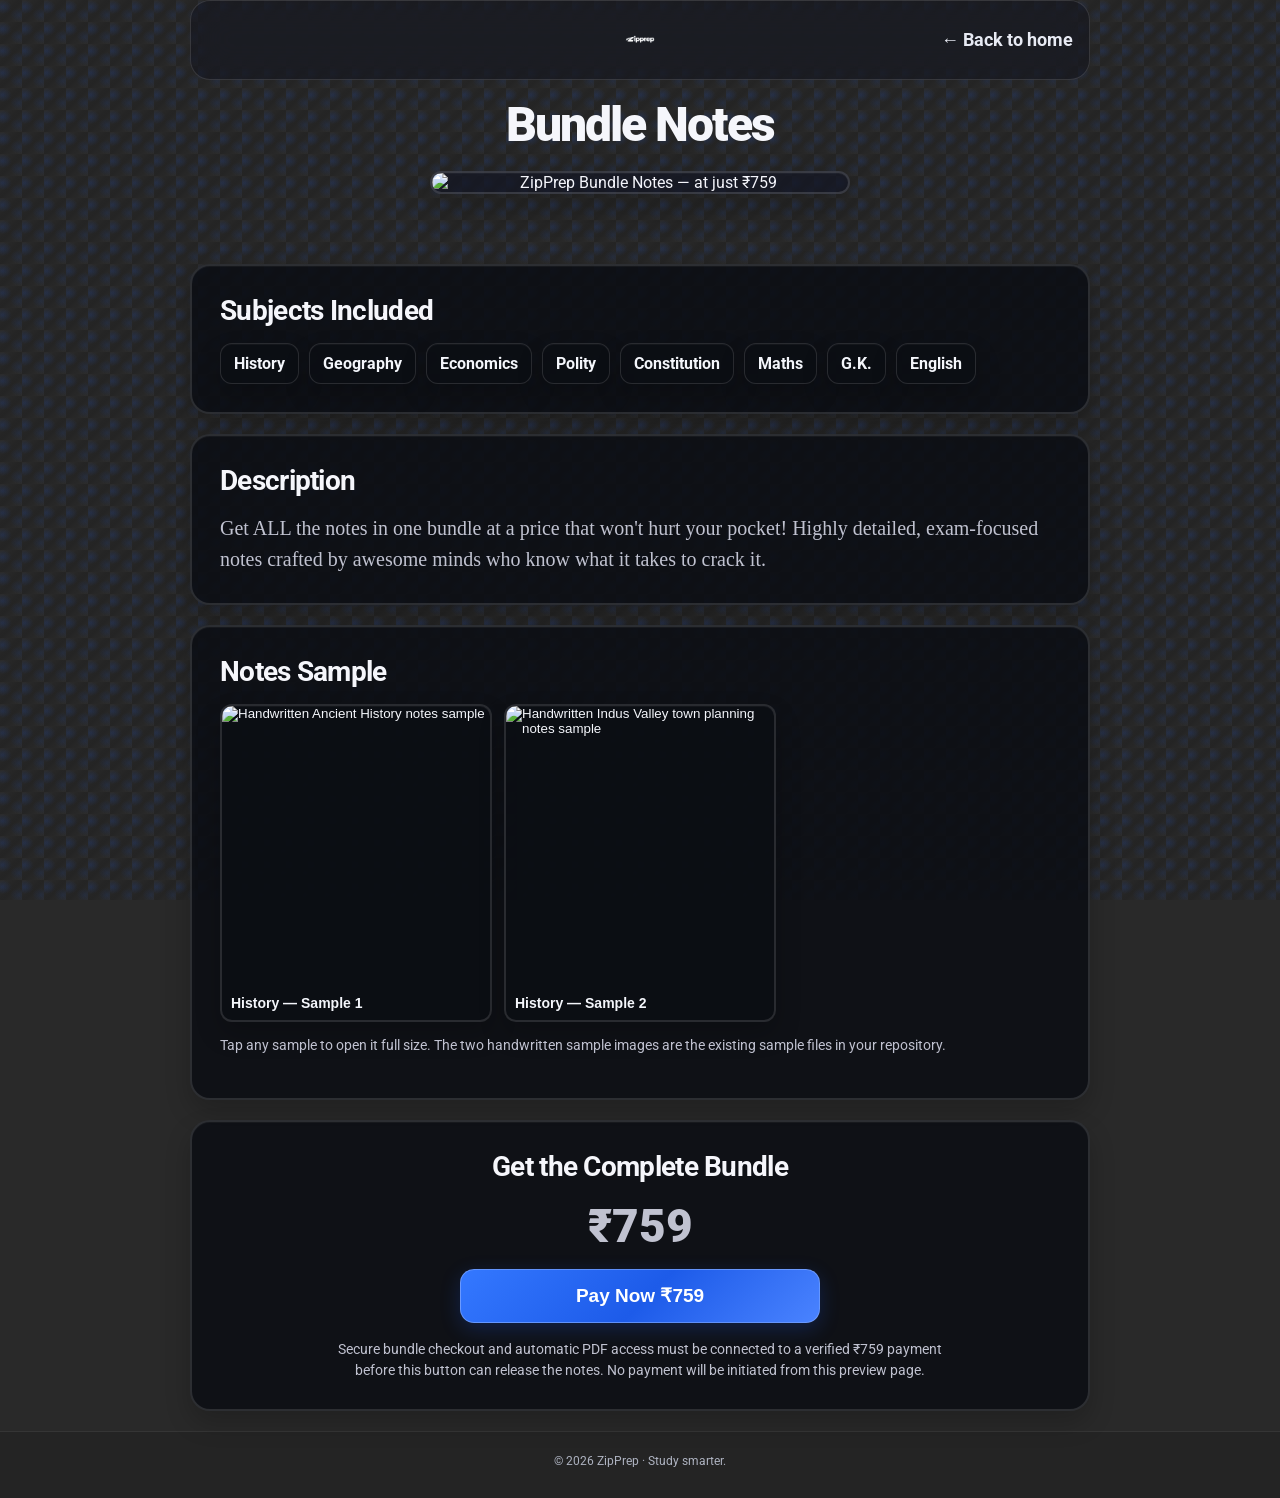
==== bundle-notes.html @ 83399a99 "Zipprep" ====
<!doctype html>
<html lang="en">
<head>
<meta charset="utf-8">
<meta name="viewport" content="width=device-width, initial-scale=1">
<meta name="description" content="ZipPrep Bundle Notes: eight competitive exam subjects in one bundle.">
<title>Bundle Notes — ZipPrep</title>
<link rel="preconnect" href="https://fonts.googleapis.com">
<link rel="preconnect" href="https://fonts.gstatic.com" crossorigin>
<link href="https://fonts.googleapis.com/css2?family=Roboto:wght@400;500;600;700;800;900&display=swap" rel="stylesheet">
<style>
:root{--blue:#087fe8;--blue-dark:#07569b;--blue-light:#eaf4ff;--muted:#526174;--line:#b9cfe2}
*{box-sizing:border-box}html{scroll-behavior:smooth}body{margin:0;color:#090909;font-family:Roboto,Arial,sans-serif;background-color:#f8fbff;background-image:radial-gradient(#a9c9e7 1px,transparent 1px);background-size:22px 22px;overflow-x:hidden}body:before{content:"";position:absolute;z-index:-1;top:60px;left:50%;transform:translateX(-50%);width:min(1000px,120vw);height:700px;background:radial-gradient(ellipse at 50% 15%,rgba(8,127,232,.15),transparent 70%);filter:blur(18px);pointer-events:none}.wrap{width:min(100% - 32px,900px);margin:auto}.top{display:flex;align-items:center;justify-content:space-between;gap:14px;padding:14px 0 10px}.brand img{display:block;width:92px;height:70px;object-fit:contain}.back{font-weight:700;color:var(--blue-dark);text-decoration:none;font-size:clamp(14px,3.8vw,18px)}.hero{text-align:center;padding:8px 0 24px}.hero h1{font-size:clamp(30px,7vw,48px);letter-spacing:-.04em;margin:8px 0 18px;font-weight:900}.cover{display:block;width:min(100%,420px);margin:0 auto 26px;border-radius:16px;box-shadow:0 6px 0 #111;border:2px solid #111}.panel{background:#fff;border:2px solid #111;border-radius:20px;padding:22px;margin:20px auto;box-shadow:5px 6px 0 #111}.panel h2{font-size:clamp(22px,5vw,28px);margin:0 0 16px;letter-spacing:-.025em}.subject-list{display:flex;flex-wrap:wrap;gap:10px}.subject-chip{border:1.5px solid #9ebbd5;background:#f8fbff;border-radius:12px;padding:10px 13px;font-weight:700;color:#173b5b}.description{font:clamp(17px,4vw,20px)/1.55 Georgia,serif;color:#334155;margin:0}.sample-grid{display:grid;grid-template-columns:repeat(2,minmax(0,1fr));gap:12px}.sample-btn{display:block;border:2px solid #111;border-radius:12px;background:#fff;padding:0;overflow:hidden;box-shadow:3px 4px 0 #111;cursor:zoom-in;text-align:left}.sample-btn img{display:block;width:100%;height:230px;object-fit:cover;object-position:top}.sample-caption{display:block;padding:9px;font-size:14px;font-weight:700}.sample-hint{color:var(--muted);font-size:14px;line-height:1.4}.pay-panel{text-align:center}.price{font-size:clamp(32px,8vw,46px);font-weight:900;margin:0 0 16px;color:#0a2b68}.pay-button{display:inline-flex;align-items:center;justify-content:center;width:min(100%,360px);min-height:54px;padding:14px 24px;background:var(--blue);color:#fff;border:2px solid #07569b;border-radius:14px;box-shadow:0 5px 0 #07569b;font-size:19px;font-weight:800;cursor:pointer}.pay-button:disabled{opacity:.7;cursor:not-allowed}.pay-message{max-width:620px;margin:16px auto 0;color:#526174;font-size:14px;line-height:1.5}.footer{text-align:center;padding:22px 0 30px;color:#526174;font-size:12px}.modal{position:fixed;inset:0;z-index:1000;display:none;align-items:center;justify-content:center;padding:16px;background:rgba(8,20,38,.93)}.modal.open{display:flex}.modal img{max-width:100%;max-height:84vh;object-fit:contain;border-radius:8px;background:#fff}.close{position:absolute;top:12px;right:14px;border:0;border-radius:50%;width:44px;height:44px;font-size:28px;background:white;color:#111;cursor:pointer}.modal-caption{position:absolute;bottom:8px;left:12px;right:12px;text-align:center;color:#fff;font-size:14px}@media(min-width:650px){.sample-grid{grid-template-columns:repeat(3,minmax(0,1fr))}.sample-btn img{height:280px}.panel{padding:28px}.top{padding-top:20px}}

.top{display:grid!important;grid-template-columns:1fr auto 1fr!important;align-items:center!important;background:rgba(11,12,21,.38)!important;border:1px solid rgba(255,255,255,.12)!important;border-radius:20px!important;padding:12px 16px!important;backdrop-filter:blur(18px)}
.zipprep-brand{grid-column:2!important;justify-self:center!important;display:flex!important;align-items:center!important;justify-content:center!important}
.zipprep-logo{display:block!important;width:min(190px,44vw)!important;height:54px!important;object-fit:contain!important}
.back{grid-column:3!important;justify-self:end!important;color:#f5f6fc!important}

/* ZipPrep dark editorial gradient theme — theme-only overrides. Original fonts, content, images and scripts are retained. */
:root{--blue:#65d8ff;--blue-dark:#57b6d9;--blue-light:rgba(101,216,255,.13);--navy:#090a12;--paper:rgba(20,22,34,.72);--muted:#b7b9c8;--line:rgba(255,255,255,.12);--ink:#f4f5fb}
html{background:#080911}
body{color:#f5f6fc!important;background-color:#080911!important;background-image:radial-gradient(ellipse at 2% 0%,rgba(255,160,145,.48),transparent 26%),radial-gradient(ellipse at 98% 0%,rgba(0,210,205,.42),transparent 26%),radial-gradient(ellipse at 78% 35%,rgba(92,54,180,.20),transparent 30%),radial-gradient(ellipse at 10% 82%,rgba(0,154,176,.25),transparent 27%),linear-gradient(180deg,#0b0b14 0%,#080911 38%,#0a0b14 100%)!important;background-attachment:fixed!important}
body::before{background:radial-gradient(ellipse at 0% 0%,rgba(255,151,142,.18),transparent 52%),radial-gradient(ellipse at 100% 0%,rgba(0,218,209,.18),transparent 50%),radial-gradient(ellipse at 70% 55%,rgba(117,63,190,.10),transparent 60%)!important;filter:blur(28px)!important}
.wrap{position:relative}
.top-row,.nav,.panel,.card,.subject,.review-form,.review-card,.step,.hero-copy,.sample-card,.paper,.toggle-row,.toggle,.cover,.subject-chip,.sample-btn,.sample-open,.review-form input,.review-form select,.review-form textarea{background-color:rgba(21,23,36,.76)!important;color:#f4f5fb!important;border-color:rgba(255,255,255,.14)!important;box-shadow:0 12px 32px rgba(0,0,0,.20),inset 0 1px 0 rgba(255,255,255,.035)!important}
.nav{backdrop-filter:blur(18px);border-radius:18px!important}
.nav a,.back,.crumb,.subject-label,.panel h2,.card h2,.step h3,.review-form label,.review-card h3,.title,.hero h1,.section h2,.sample h2{color:#f6f7fc!important}
.hero p,.intro,.description,.disclaimer,.sample-hint,.review-card p,.review-form small,.note,.step p,.panel p,.card p,.foot p{color:#c0c2d0!important}
.btn,.pay-button,.review-submit,.sample-button{background:linear-gradient(110deg,#0ea5e9,#6864e8)!important;color:#fff!important;border-color:rgba(255,255,255,.20)!important;box-shadow:0 5px 0 rgba(16,111,170,.52),0 0 26px rgba(34,170,225,.13)!important}
.btn:not(.primary){background:rgba(255,255,255,.06)!important;color:#f5f6fc!important;border-color:rgba(255,255,255,.22)!important}
.subject-chip,.toggle{background:rgba(255,255,255,.055)!important;color:#f5f6fc!important}
.toggle[aria-expanded="true"],.toggle.active{background:linear-gradient(110deg,#0ea5e9,#6864e8)!important;color:#fff!important}
input,select,textarea{color:#f4f5fb!important;background:rgba(8,10,18,.82)!important;border-color:rgba(255,255,255,.18)!important}
input::placeholder,textarea::placeholder{color:#9a9dae!important}
.foot,.contact{background:linear-gradient(120deg,rgba(11,115,142,.82),rgba(47,32,83,.90),rgba(104,47,70,.84))!important;color:#f6f7fc!important;border-color:rgba(255,255,255,.12)!important}
.foot a,.contact a{color:#9cecff!important}
.footer{color:#aeb1c2!important}
.review-stars{color:#70dcff!important}
.subject img,.cover img,.sample-thumb,.sample-btn img{border-color:rgba(255,255,255,.12)!important}
.toplink{background:linear-gradient(135deg,#0ea5e9,#6864e8)!important;color:white!important;box-shadow:0 0 24px rgba(25,160,224,.28)!important}
::selection{background:rgba(73,185,233,.35);color:white}
@media(prefers-reduced-motion:reduce){html{scroll-behavior:auto}}

</style>
<style id="zipprep-ps11-theme">

/* ZipPrep PS11-inspired dark UI theme. Visual-only overrides: original fonts, cover art, review text, content structure and scripts remain intact. */
:root{--blue:#3478ff;--blue-dark:#1f58d8;--blue-light:rgba(52,120,255,.15);--navy:#10131b;--paper:#11141b;--muted:#b5bac7;--line:rgba(255,255,255,.12);--ink:#f4f6fb}
html{background:#292929!important;color-scheme:dark}
body{background-color:#292929!important;background-image:radial-gradient(ellipse at 12% 32%,rgba(27,83,210,.18),transparent 33%),radial-gradient(ellipse at 86% 68%,rgba(20,70,180,.14),transparent 32%),linear-gradient(135deg,#2b2b2b 0%,#242424 48%,#2c2c2c 100%)!important;color:#f4f6fb!important;background-attachment:fixed!important}
body::before{background:radial-gradient(ellipse at 15% 15%,rgba(30,94,255,.22),transparent 55%),radial-gradient(ellipse at 90% 70%,rgba(31,91,232,.14),transparent 52%)!important;filter:blur(30px)!important;opacity:.9}
.wrap{position:relative}
/* dark glass header / navigation */
.top-row{display:flex!important;justify-content:center!important;align-items:center!important;min-height:112px!important;padding:12px 8px!important;background:transparent!important;border:0!important;border-radius:0!important;box-shadow:none!important;overflow:visible!important}
.top-row .brand{display:flex!important;justify-content:center!important;align-items:center!important;width:100%!important;min-height:72px!important}
.top-row .brand img{width:min(205px,52vw)!important;height:82px!important;object-fit:contain!important;object-position:center!important}
.header-mascot{display:none!important}
.nav{background:rgba(10,12,18,.72)!important;border:1px solid rgba(255,255,255,.13)!important;border-radius:17px!important;box-shadow:0 12px 30px rgba(0,0,0,.22),inset 0 1px 0 rgba(255,255,255,.04)!important;backdrop-filter:blur(18px)}
.nav a,.back,.crumb{color:#e7eaf3!important}
.nav a:hover,.back:hover{color:#76a6ff!important}
/* Text colours change; typography and sizing stay controlled by original CSS. */
.hero h1,.section h2,.contact h2,.panel h2,.title,.sample h2,.review-card h3,.step h3{color:#f5f6fb!important}
.hero p,.intro,.step p,.contact p,.review-card p,.review-swipe-hint,.description,.sample-hint,.pay-hint,.foot p{color:#c4c8d3!important}
/* Dark cards, glass surfaces and panels */
.subject,.step,.review-card,.panel,.card,.sample-card,.paper,.toggle-row,.review-form,.review-form input,.review-form select,.review-form textarea,.subject-chip,.sample-btn,.sample-open,.pay-inner,.pay,.toggle{background:rgba(12,14,20,.88)!important;color:#f4f6fb!important;border-color:rgba(255,255,255,.12)!important;box-shadow:0 12px 26px rgba(0,0,0,.20),inset 0 1px 0 rgba(255,255,255,.035)!important}
.subject{border-radius:16px!important}
.subject::before{border-color:rgba(255,255,255,.12)!important}
.subject-label{color:#f5f6fb!important}
.cover.image-cover{background:#090b10!important;border-color:rgba(255,255,255,.13)!important;box-shadow:0 8px 18px rgba(0,0,0,.28)!important}
/* Important: existing cover image files are not filtered or altered. */
.btn,.pay-button,.review-submit,.sample-button,.primary,.toplink{background:linear-gradient(135deg,#3478ff 0%,#1d5be9 52%,#4a83ff 100%)!important;color:#fff!important;border:1px solid rgba(130,170,255,.65)!important;box-shadow:0 6px 20px rgba(34,94,255,.22)!important}
.btn:not(.primary){background:rgba(9,11,17,.72)!important;color:#f3f5fb!important;border-color:rgba(255,255,255,.18)!important;box-shadow:0 8px 20px rgba(0,0,0,.16)!important}
.toggle[aria-expanded="true"],.toggle.active,.subject-chip.active{background:linear-gradient(135deg,#3478ff,#1d5be9)!important;color:#fff!important}
input,select,textarea{color:#f4f6fb!important;background:#0b0d13!important;border-color:rgba(255,255,255,.16)!important}
input::placeholder,textarea::placeholder{color:#8f96a8!important}
.contact,.foot{background:linear-gradient(135deg,#171b26 0%,#11151e 100%)!important;color:#f4f6fb!important;border-top-color:rgba(255,255,255,.1)!important;border-bottom-color:rgba(255,255,255,.1)!important}
.contact a,.foot a{color:#7ba7ff!important}
.footer{background:#242424!important;color:#aeb3c1!important;border-top:1px solid rgba(255,255,255,.08)!important}
.review-stars{color:#70a0ff!important}
.sample-btn img,.sample-thumb,.subject img,.cover img{border-color:rgba(255,255,255,.12)!important}
.modal,.image-modal{background:rgba(3,5,10,.96)!important}
.toplink{border:0!important}
::selection{background:rgba(52,120,255,.4);color:white}
@media(max-width:420px){.top-row{min-height:98px!important;padding:5px 0!important}.top-row .brand img{width:min(180px,54vw)!important;height:72px!important}}

</style>
</head>
<body>
<header class="wrap top"><a class="brand zipprep-brand" href="index.html" aria-label="ZipPrep home"><img class="zipprep-logo" src="./zipprep-logo-white.png" alt="ZipPrep logo"></a><a class="back" href="index.html">← Back to home</a></header>
<main class="wrap">
<section class="hero"><h1>Bundle Notes</h1><img class="cover" src="./bundle-notes-cover.png" alt="ZipPrep Bundle Notes — at just ₹759"></section>
<section class="panel" aria-labelledby="included-heading"><h2 id="included-heading">Subjects Included</h2><div class="subject-list"><span class="subject-chip">History</span><span class="subject-chip">Geography</span><span class="subject-chip">Economics</span><span class="subject-chip">Polity</span><span class="subject-chip">Constitution</span><span class="subject-chip">Maths</span><span class="subject-chip">G.K.</span><span class="subject-chip">English</span></div></section>
<section class="panel" aria-labelledby="description-heading"><h2 id="description-heading">Description</h2><p class="description">Get ALL the notes in one bundle at a price that won't hurt your pocket! Highly detailed, exam-focused notes crafted by awesome minds who know what it takes to crack it.</p></section>
<section class="panel" aria-labelledby="sample-heading"><h2 id="sample-heading">Notes Sample</h2><div class="sample-grid"><button class="sample-btn" type="button" data-full-image="./IMG_20261014_101533.jpg" data-caption="Sample 1 — Ancient History"><img src="./IMG_20261014_101533.jpg" alt="Handwritten Ancient History notes sample" loading="lazy"><span class="sample-caption">History — Sample 1</span></button><button class="sample-btn" type="button" data-full-image="./IMG_20261014_101544.jpg" data-caption="Sample 2 — Indus Valley Civilization town planning"><img src="./IMG_20261014_101544.jpg" alt="Handwritten Indus Valley town planning notes sample" loading="lazy"><span class="sample-caption">History — Sample 2</span></button></div><p class="sample-hint">Tap any sample to open it full size. The two handwritten sample images are the existing sample files in your repository.</p></section>
<section class="panel pay-panel" aria-labelledby="pay-heading"><h2 id="pay-heading">Get the Complete Bundle</h2><p class="price">₹759</p><button class="pay-button" id="pay-button" type="button">Pay Now ₹759</button><p class="pay-message" id="pay-message" role="status" aria-live="polite">Secure bundle checkout and automatic PDF access must be connected to a verified ₹759 payment before this button can release the notes. No payment will be initiated from this preview page.</p></section>
</main>
<footer class="footer">© <span id="year"></span> ZipPrep · Study smarter.</footer>
<div class="modal" id="modal" role="dialog" aria-modal="true" aria-label="Full-size notes sample"><button class="close" id="close-modal" type="button" aria-label="Close sample">×</button><img id="modal-img" src="" alt="Full-size notes sample"><p class="modal-caption" id="modal-caption"></p></div>
<script>
document.getElementById('year').textContent=new Date().getFullYear();
const modal=document.getElementById('modal'),modalImg=document.getElementById('modal-img'),caption=document.getElementById('modal-caption');
function closeModal(){modal.classList.remove('open');modalImg.src='';document.body.style.overflow=''}
document.querySelectorAll('.sample-btn').forEach(b=>b.addEventListener('click',()=>{modalImg.src=b.dataset.fullImage;modalImg.alt=b.dataset.caption;caption.textContent=b.dataset.caption;modal.classList.add('open');document.body.style.overflow='hidden'}));
document.getElementById('close-modal').addEventListener('click',closeModal);modal.addEventListener('click',e=>{if(e.target===modal)closeModal()});document.addEventListener('keydown',e=>{if(e.key==='Escape')closeModal()});
document.getElementById('pay-button').addEventListener('click',()=>{document.getElementById('pay-message').textContent='Bundle payment is not activated yet. The existing checkout is configured for individual notes, not the ₹759 bundle. Please contact ZipPrep before paying; verified payment and secure bundle PDF delivery must be configured first.'});
</script>
</body>
</html>
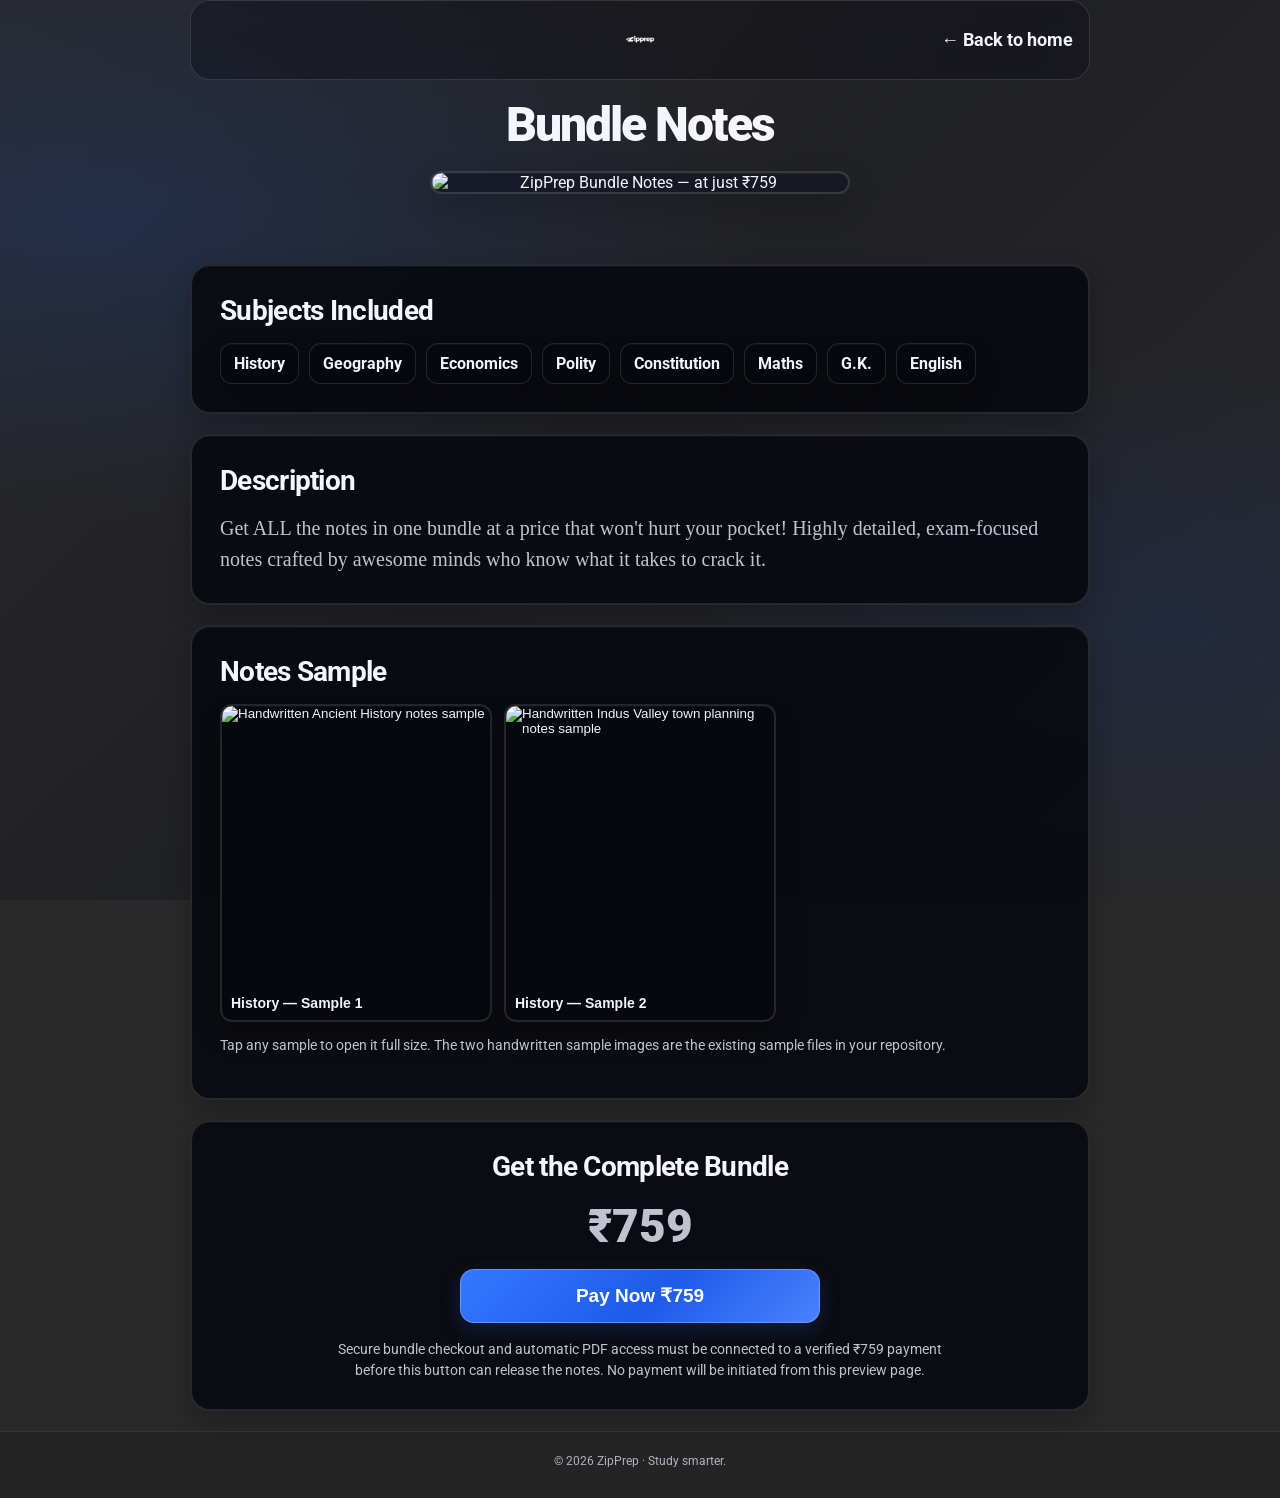
==== commit 1104857e: "Zipprep" ====
--- a/bundle-notes.html
+++ b/bundle-notes.html
@@ -85,6 +85,25 @@
 @media(max-width:420px){.top-row{min-height:98px!important;padding:5px 0!important}.top-row .brand img{width:min(180px,54vw)!important;height:72px!important}}
 
 </style>
+
+<style id="zipprep-ps11-final-fix">
+/* Final PS11-inspired visual correction: remove checkerboard/patterns, retain existing site content and typography. */
+html, body { background-color:#292929 !important; color-scheme:dark; }
+body { background-image: radial-gradient(ellipse 52% 34% at 8% 24%, rgba(24,73,190,.22) 0%, rgba(24,73,190,0) 100%), radial-gradient(ellipse 42% 32% at 92% 70%, rgba(15,55,160,.18) 0%, rgba(15,55,160,0) 100%), linear-gradient(135deg,#292929 0%,#202124 48%,#292929 100%) !important; background-size:100% 100%,100% 100%,100% 100% !important; background-repeat:no-repeat !important; background-attachment:fixed !important; }
+body::before { content:""; position:fixed !important; inset:0 !important; z-index:-1 !important; pointer-events:none !important; background:radial-gradient(ellipse at 12% 20%,rgba(37,99,235,.13),transparent 43%),radial-gradient(ellipse at 86% 74%,rgba(37,99,235,.10),transparent 40%) !important; filter:blur(22px) !important; opacity:1 !important; }
+.top-row { min-height:150px !important; display:flex !important; justify-content:center !important; align-items:center !important; padding:18px 8px 22px !important; background:transparent !important; border:0 !important; box-shadow:none !important; }
+.top-row .brand { width:100% !important; min-height:94px !important; display:flex !important; align-items:center !important; justify-content:center !important; }
+.top-row .brand img { display:block !important; width:min(245px,68vw) !important; height:auto !important; max-height:100px !important; object-fit:contain !important; object-position:center !important; }
+.nav { background:rgba(8,10,15,.78) !important; border:1px solid rgba(255,255,255,.13) !important; border-radius:20px !important; box-shadow:0 12px 30px rgba(0,0,0,.24),inset 0 1px 0 rgba(255,255,255,.035) !important; backdrop-filter:blur(18px); }
+.nav a,.back,.crumb { color:#f0f2f8 !important; }
+.subject,.step,.review-card,.panel,.card,.sample-card,.paper,.toggle-row,.review-form,.review-form input,.review-form select,.review-form textarea,.subject-chip,.sample-btn,.sample-open,.pay-inner,.pay,.toggle { background:rgba(7,9,14,.88) !important; color:#f2f4f9 !important; border-color:rgba(255,255,255,.12) !important; box-shadow:0 12px 26px rgba(0,0,0,.22),inset 0 1px 0 rgba(255,255,255,.035) !important; }
+.btn,.pay-button,.review-submit,.sample-button,.primary,.toplink { background:linear-gradient(135deg,#3478ff 0%,#1d5be9 55%,#4a83ff 100%) !important; color:#fff !important; border:1px solid rgba(130,170,255,.65) !important; box-shadow:0 6px 20px rgba(34,94,255,.22) !important; }
+.btn:not(.primary) { background:rgba(8,10,15,.82) !important; color:#f3f5fb !important; border-color:rgba(255,255,255,.18) !important; }
+.contact,.foot { background:linear-gradient(135deg,#171b26 0%,#11151e 100%) !important; color:#f4f6fb !important; border-color:rgba(255,255,255,.1) !important; }
+.footer { background:#242424 !important; color:#aeb3c1 !important; border-top:1px solid rgba(255,255,255,.08) !important; }
+@media(max-width:560px) { .top-row { min-height:132px !important; padding:12px 4px 18px !important; } .top-row .brand { min-height:88px !important; } .top-row .brand img { width:min(220px,70vw) !important; max-height:88px !important; } }
+</style>
+
 </head>
 <body>
 <header class="wrap top"><a class="brand zipprep-brand" href="index.html" aria-label="ZipPrep home"><img class="zipprep-logo" src="./zipprep-logo-white.png" alt="ZipPrep logo"></a><a class="back" href="index.html">← Back to home</a></header>
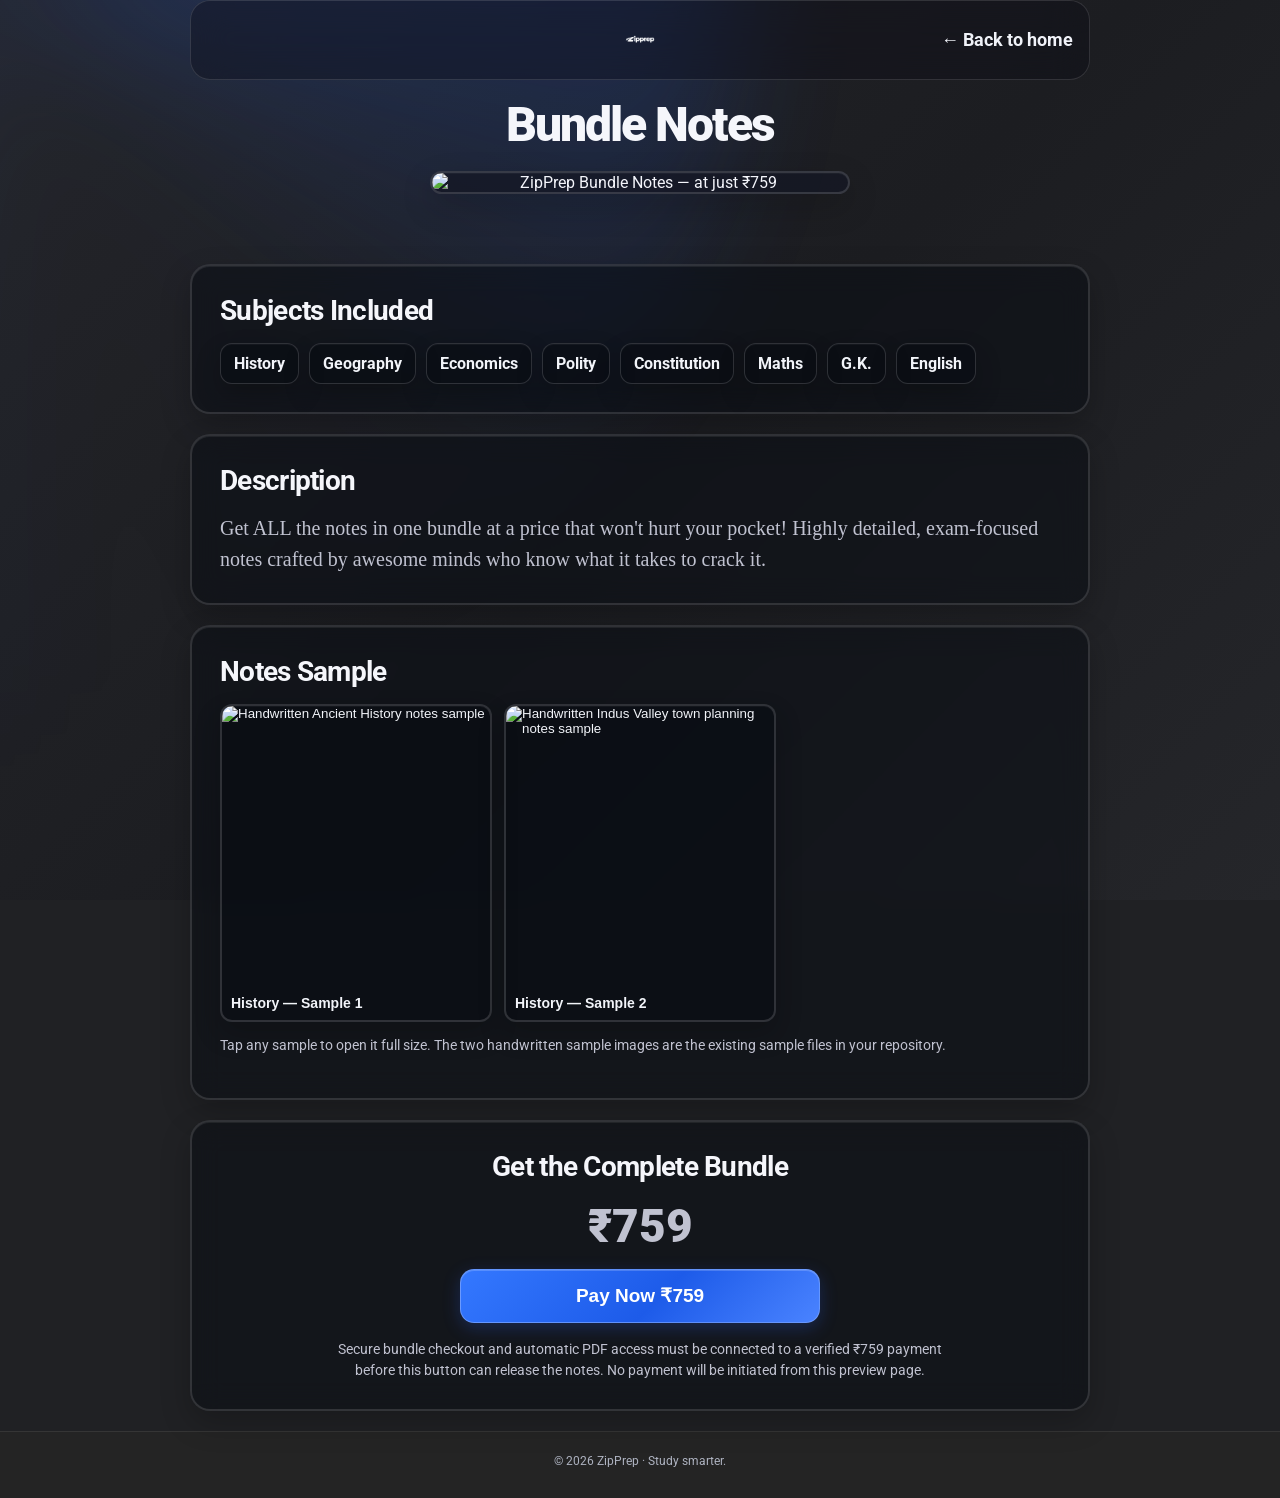
==== commit 8de741dd: "Zipprep" ====
--- a/bundle-notes.html
+++ b/bundle-notes.html
@@ -104,6 +104,31 @@
 @media(max-width:560px) { .top-row { min-height:132px !important; padding:12px 4px 18px !important; } .top-row .brand { min-height:88px !important; } .top-row .brand img { width:min(220px,70vw) !important; max-height:88px !important; } }
 </style>
 
+
+<style id="zipprep-glass-motion-refinement">
+/* Glassmorphism + animated blue aura. Visual-only refinement; content and scripts stay unchanged. */
+:root { --zp-electric:#3478ff; --zp-glass:rgba(9,12,20,.48); }
+html, body { background:#202124 !important; }
+body { position:relative; isolation:isolate; background-image:linear-gradient(135deg,#25262a 0%,#1c1d21 52%,#25262a 100%) !important; background-attachment:fixed !important; }
+/* A slow, soft blue gradient orb rotates behind the page without moving the content. */
+body::before { content:"" !important; position:fixed !important; z-index:-1 !important; pointer-events:none !important; width:115vmax !important; height:115vmax !important; left:50% !important; top:48% !important; inset:auto !important; transform:translate(-50%,-50%); transform-origin:center; border-radius:50%; background:conic-gradient(from 0deg,transparent 0deg,rgba(39,91,255,.08) 42deg,rgba(34,100,255,.28) 82deg,rgba(20,54,140,.03) 132deg,transparent 170deg,rgba(46,100,255,.13) 235deg,transparent 300deg,rgba(44,104,255,.18) 340deg,transparent 360deg) !important; filter:blur(62px) !important; opacity:.78 !important; animation:zipprepAuraRotate 34s linear infinite !important; }
+@keyframes zipprepAuraRotate { from { transform:translate(-50%,-50%) rotate(0deg) scale(1); } to { transform:translate(-50%,-50%) rotate(360deg) scale(1.04); } }
+/* Keep the small wordmark at the very top, centered. */
+.top-row { min-height:86px !important; padding:6px 8px 10px !important; }
+.top-row .brand { min-height:58px !important; }
+.top-row .brand img { width:min(128px,34vw) !important; height:54px !important; max-height:54px !important; object-fit:contain !important; object-position:center !important; }
+/* Thin glass navigation: lower height, translucent surface, fine rim and blur. */
+.nav { min-height:0 !important; padding:8px 10px !important; gap:6px !important; border-radius:15px !important; background:rgba(7,10,17,.42) !important; border:1px solid rgba(255,255,255,.16) !important; box-shadow:0 10px 28px rgba(0,0,0,.22),inset 0 1px 0 rgba(255,255,255,.09),inset 0 -1px 0 rgba(67,119,255,.08) !important; -webkit-backdrop-filter:blur(22px) saturate(135%) !important; backdrop-filter:blur(22px) saturate(135%) !important; }
+.nav a { padding:3px 6px !important; font-size:clamp(12px,3.1vw,15px) !important; }
+/* Add glass depth to panels/cards while leaving all original images intact. */
+.subject,.step,.review-card,.panel,.card,.sample-card,.paper,.toggle-row,.review-form,.pay-inner,.pay,.toggle,.sample-open { background:rgba(8,11,18,.48) !important; border-color:rgba(255,255,255,.13) !important; box-shadow:0 12px 30px rgba(0,0,0,.22),inset 0 1px 0 rgba(255,255,255,.065) !important; -webkit-backdrop-filter:blur(14px) saturate(120%) !important; backdrop-filter:blur(14px) saturate(120%) !important; }
+.review-form input,.review-form select,.review-form textarea,.subject-chip,.sample-btn { background:rgba(8,11,18,.58) !important; border-color:rgba(255,255,255,.15) !important; }
+.btn,.pay-button,.review-submit,.sample-button,.primary,.toplink { box-shadow:0 5px 18px rgba(45,104,255,.24),inset 0 1px 0 rgba(255,255,255,.18) !important; }
+.bundle-banner { filter:drop-shadow(0 10px 24px rgba(0,0,0,.22)); }
+@media (max-width:560px) { .top-row { min-height:76px !important; padding:4px 4px 8px !important; } .top-row .brand { min-height:52px !important; } .top-row .brand img { width:min(118px,32vw) !important; height:48px !important; max-height:48px !important; } .nav { padding:7px 6px !important; border-radius:14px !important; } .nav a { padding:2px 4px !important; } }
+@media (prefers-reduced-motion:reduce) { body::before { animation:none !important; } }
+</style>
+
 </head>
 <body>
 <header class="wrap top"><a class="brand zipprep-brand" href="index.html" aria-label="ZipPrep home"><img class="zipprep-logo" src="./zipprep-logo-white.png" alt="ZipPrep logo"></a><a class="back" href="index.html">← Back to home</a></header>
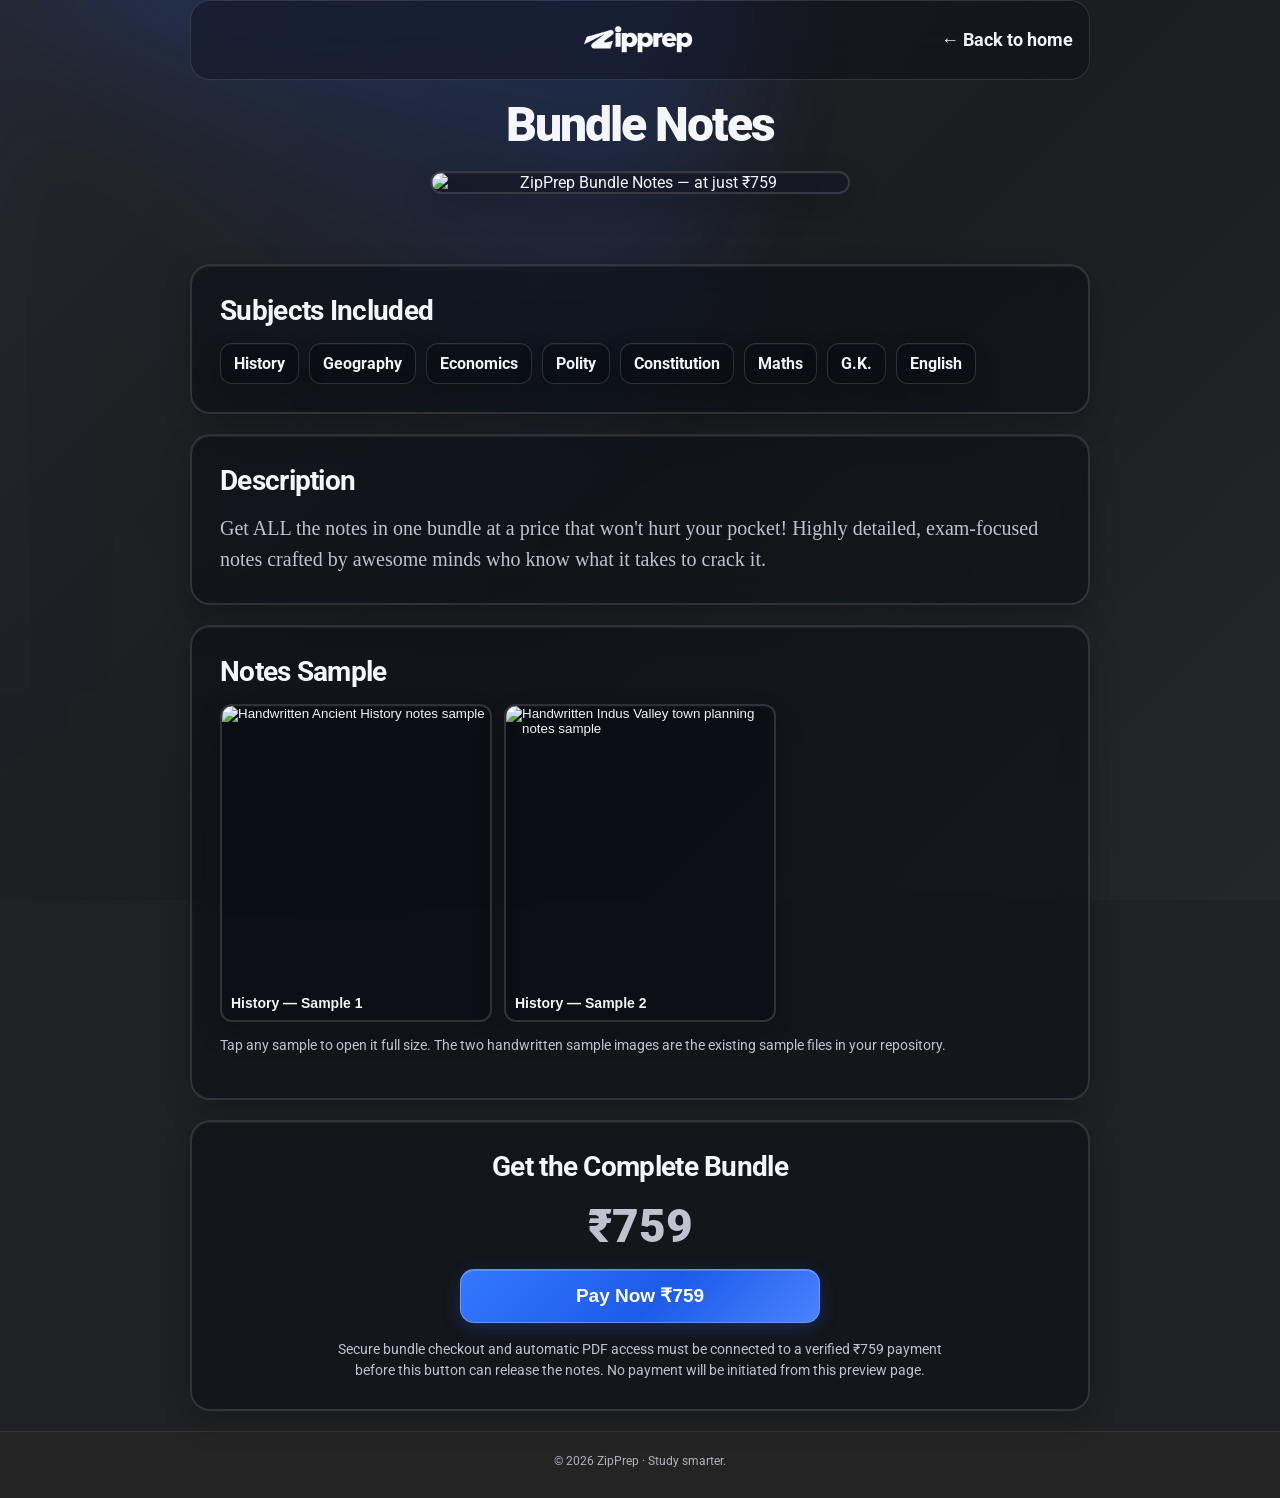
==== commit cd5dc54e: "Zipprep" ====
--- a/bundle-notes.html
+++ b/bundle-notes.html
@@ -125,7 +125,7 @@
 .review-form input,.review-form select,.review-form textarea,.subject-chip,.sample-btn { background:rgba(8,11,18,.58) !important; border-color:rgba(255,255,255,.15) !important; }
 .btn,.pay-button,.review-submit,.sample-button,.primary,.toplink { box-shadow:0 5px 18px rgba(45,104,255,.24),inset 0 1px 0 rgba(255,255,255,.18) !important; }
 .bundle-banner { filter:drop-shadow(0 10px 24px rgba(0,0,0,.22)); }
-@media (max-width:560px) { .top-row { min-height:76px !important; padding:4px 4px 8px !important; } .top-row .brand { min-height:52px !important; } .top-row .brand img { width:min(118px,32vw) !important; height:48px !important; max-height:48px !important; } .nav { padding:7px 6px !important; border-radius:14px !important; } .nav a { padding:2px 4px !important; } }
+@media (max-width:560px) { .top-row { min-height:76px !important; height:76px !important; padding:4px 4px 8px !important; } .top-row .brand { min-height:52px !important; height:52px !important; } .top-row .brand img { width:min(170px,46vw) !important; height:54px !important; max-height:54px !important; } .nav { padding:7px 6px !important; border-radius:14px !important; } .nav a { padding:2px 4px !important; } }
 @media (prefers-reduced-motion:reduce) { body::before { animation:none !important; } }
 </style>
 
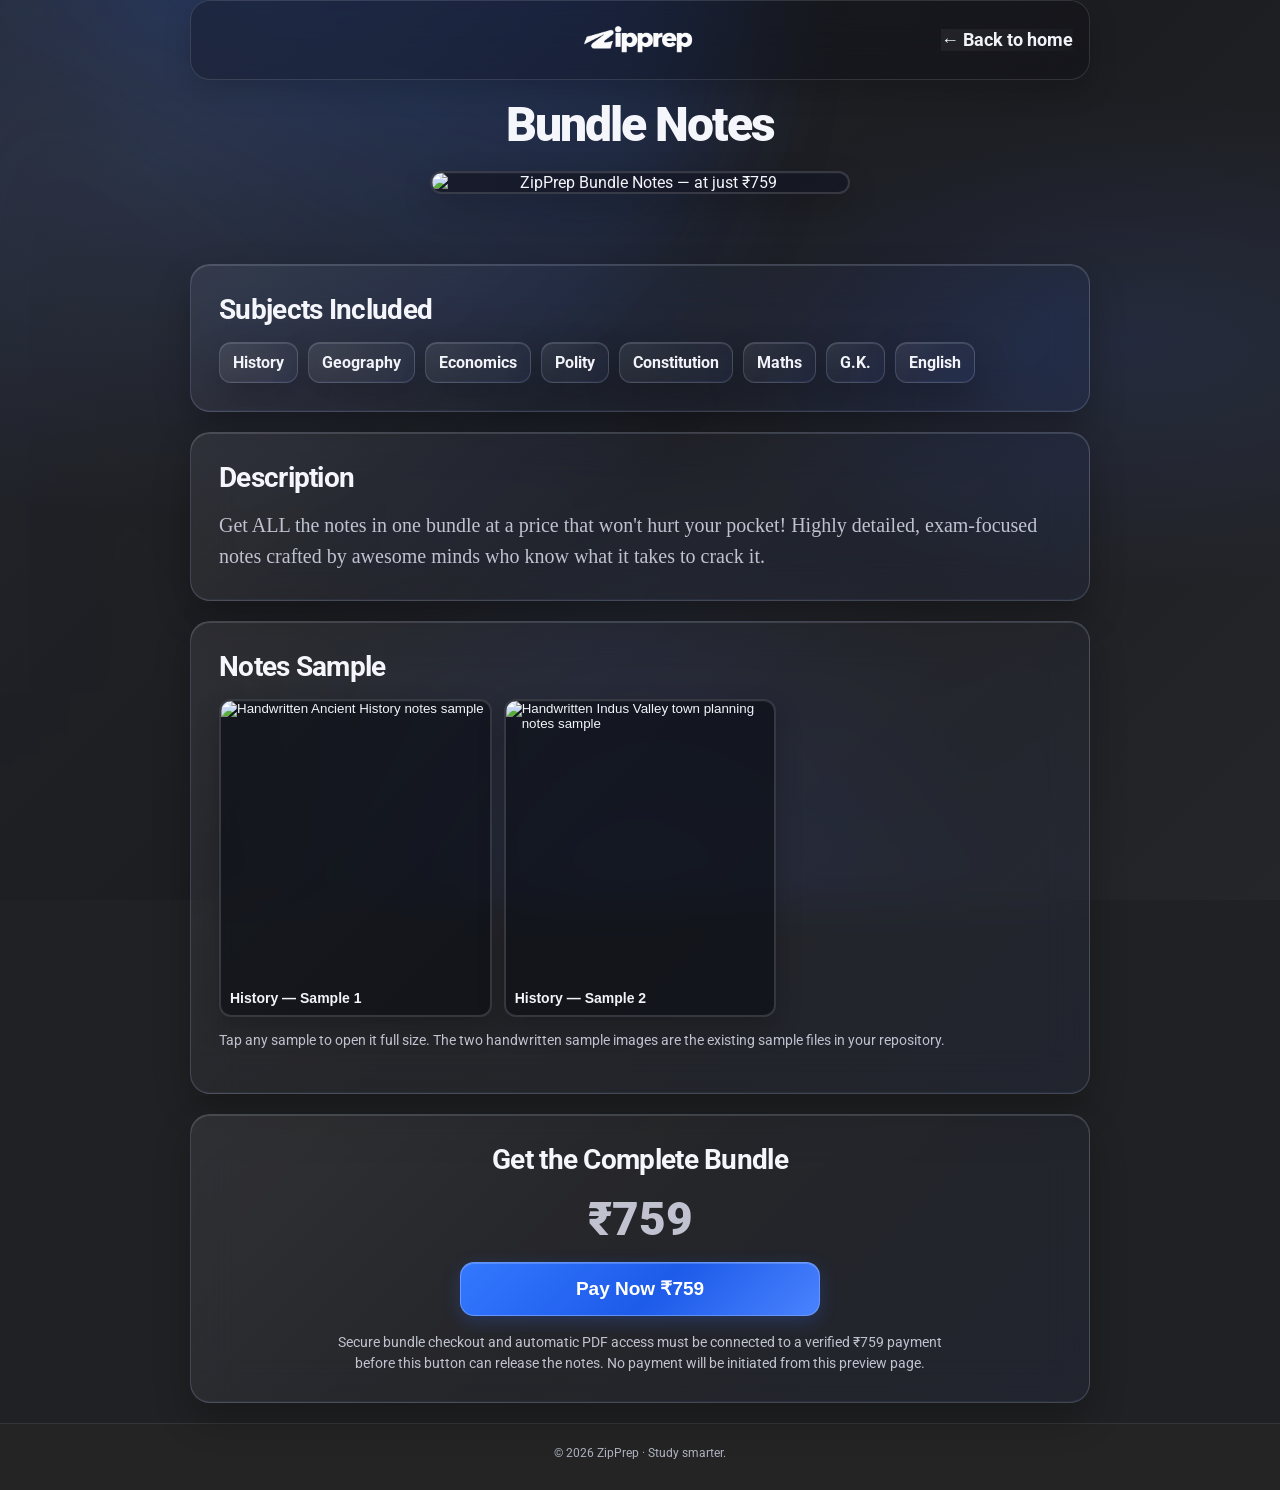
==== commit 0396fb33: "Zipprep" ====
--- a/bundle-notes.html
+++ b/bundle-notes.html
@@ -129,6 +129,35 @@
 @media (prefers-reduced-motion:reduce) { body::before { animation:none !important; } }
 </style>
 
+
+<style id="zipprep-header-visibility-fix">
+/* Fix dark-theme headers: no white box, keep the white ZipPrep logo visible. */
+html,body{background-color:#202124!important;color-scheme:dark}
+header.head{background:transparent!important;background-color:transparent!important;border:0!important;border-radius:0!important;box-shadow:none!important;backdrop-filter:none!important;-webkit-backdrop-filter:none!important;padding-top:12px!important;padding-bottom:18px!important;min-height:92px!important}
+header.head .logo{display:block!important;width:min(126px,36vw)!important;height:68px!important;object-fit:contain!important;opacity:1!important;visibility:visible!important;filter:none!important}
+header.head .back,header.head .crumb{color:#f4f6fb!important}
+header.top{background:rgba(8,10,16,.28)!important;border:1px solid rgba(255,255,255,.12)!important;box-shadow:0 10px 28px rgba(0,0,0,.18)!important}
+header.top .zipprep-logo{visibility:visible!important;opacity:1!important;filter:none!important}
+header.wrap:not(.top):not(.head){background:transparent!important;border:0!important;box-shadow:none!important}
+header.wrap:not(.top):not(.head) .brand{background:transparent!important;padding:0!important}
+header.wrap:not(.top):not(.head) .brand img{display:block!important;width:min(126px,36vw)!important;height:60px!important;object-fit:contain!important;opacity:1!important;visibility:visible!important}
+@media(max-width:560px){header.head{min-height:82px!important;padding:8px 0 14px!important;margin-top:4px!important;margin-bottom:18px!important}header.head .logo{width:min(120px,34vw)!important;height:62px!important}}
+</style>
+
+
+<style id="zipprep-glass-depth-update">
+/* Stronger glassmorphism: visual-only enhancement; keep existing content, typography, cover images and scripts intact. */
+body::after{content:"";position:fixed;inset:0;z-index:-1;pointer-events:none;background:radial-gradient(ellipse at 12% 18%,rgba(72,123,255,.14),transparent 34%),radial-gradient(ellipse at 88% 38%,rgba(54,104,255,.12),transparent 31%),radial-gradient(ellipse at 48% 100%,rgba(48,92,210,.10),transparent 40%);opacity:.95;mix-blend-mode:screen}
+.nav, .toggle-row, .review-form, .review-card, .step, .panel, .sample-card, .pay, .pay-inner, .card, .subject, .subject-chip, .toggle, .sample-open{background:linear-gradient(135deg,rgba(255,255,255,.075),rgba(255,255,255,.025) 48%,rgba(65,105,220,.055))!important;border:1px solid rgba(210,224,255,.18)!important;box-shadow:0 16px 36px rgba(0,0,0,.24),inset 0 1px 0 rgba(255,255,255,.13),inset 0 -1px 0 rgba(100,143,255,.08)!important;-webkit-backdrop-filter:blur(22px) saturate(145%)!important;backdrop-filter:blur(22px) saturate(145%)!important}
+.nav{background:linear-gradient(135deg,rgba(24,30,47,.62),rgba(8,11,19,.46))!important;border-color:rgba(190,208,255,.22)!important;box-shadow:0 14px 34px rgba(0,0,0,.25),inset 0 1px 0 rgba(255,255,255,.16),inset 0 0 24px rgba(74,119,255,.045)!important}
+.btn:not(.primary),.back,.crumb{background:linear-gradient(135deg,rgba(255,255,255,.055),rgba(255,255,255,.015))!important}
+.btn:not(.primary){border-color:rgba(220,230,255,.2)!important;backdrop-filter:blur(16px)!important;-webkit-backdrop-filter:blur(16px)!important}
+.review-form input,.review-form select,.review-form textarea,input,select,textarea{background:rgba(5,8,15,.48)!important;border-color:rgba(207,221,255,.18)!important;box-shadow:inset 0 1px 0 rgba(255,255,255,.04)!important}
+.contact,.foot{background:linear-gradient(135deg,rgba(30,36,53,.76),rgba(9,12,20,.68))!important;backdrop-filter:blur(24px) saturate(140%)!important;-webkit-backdrop-filter:blur(24px) saturate(140%)!important}
+.subject:hover,.review-card:hover,.step:hover{border-color:rgba(117,157,255,.35)!important;box-shadow:0 18px 42px rgba(0,0,0,.3),inset 0 1px 0 rgba(255,255,255,.15)!important}
+@media(prefers-reduced-motion:reduce){body::before{animation:none!important}}
+</style>
+
 </head>
 <body>
 <header class="wrap top"><a class="brand zipprep-brand" href="index.html" aria-label="ZipPrep home"><img class="zipprep-logo" src="./zipprep-logo-white.png" alt="ZipPrep logo"></a><a class="back" href="index.html">← Back to home</a></header>
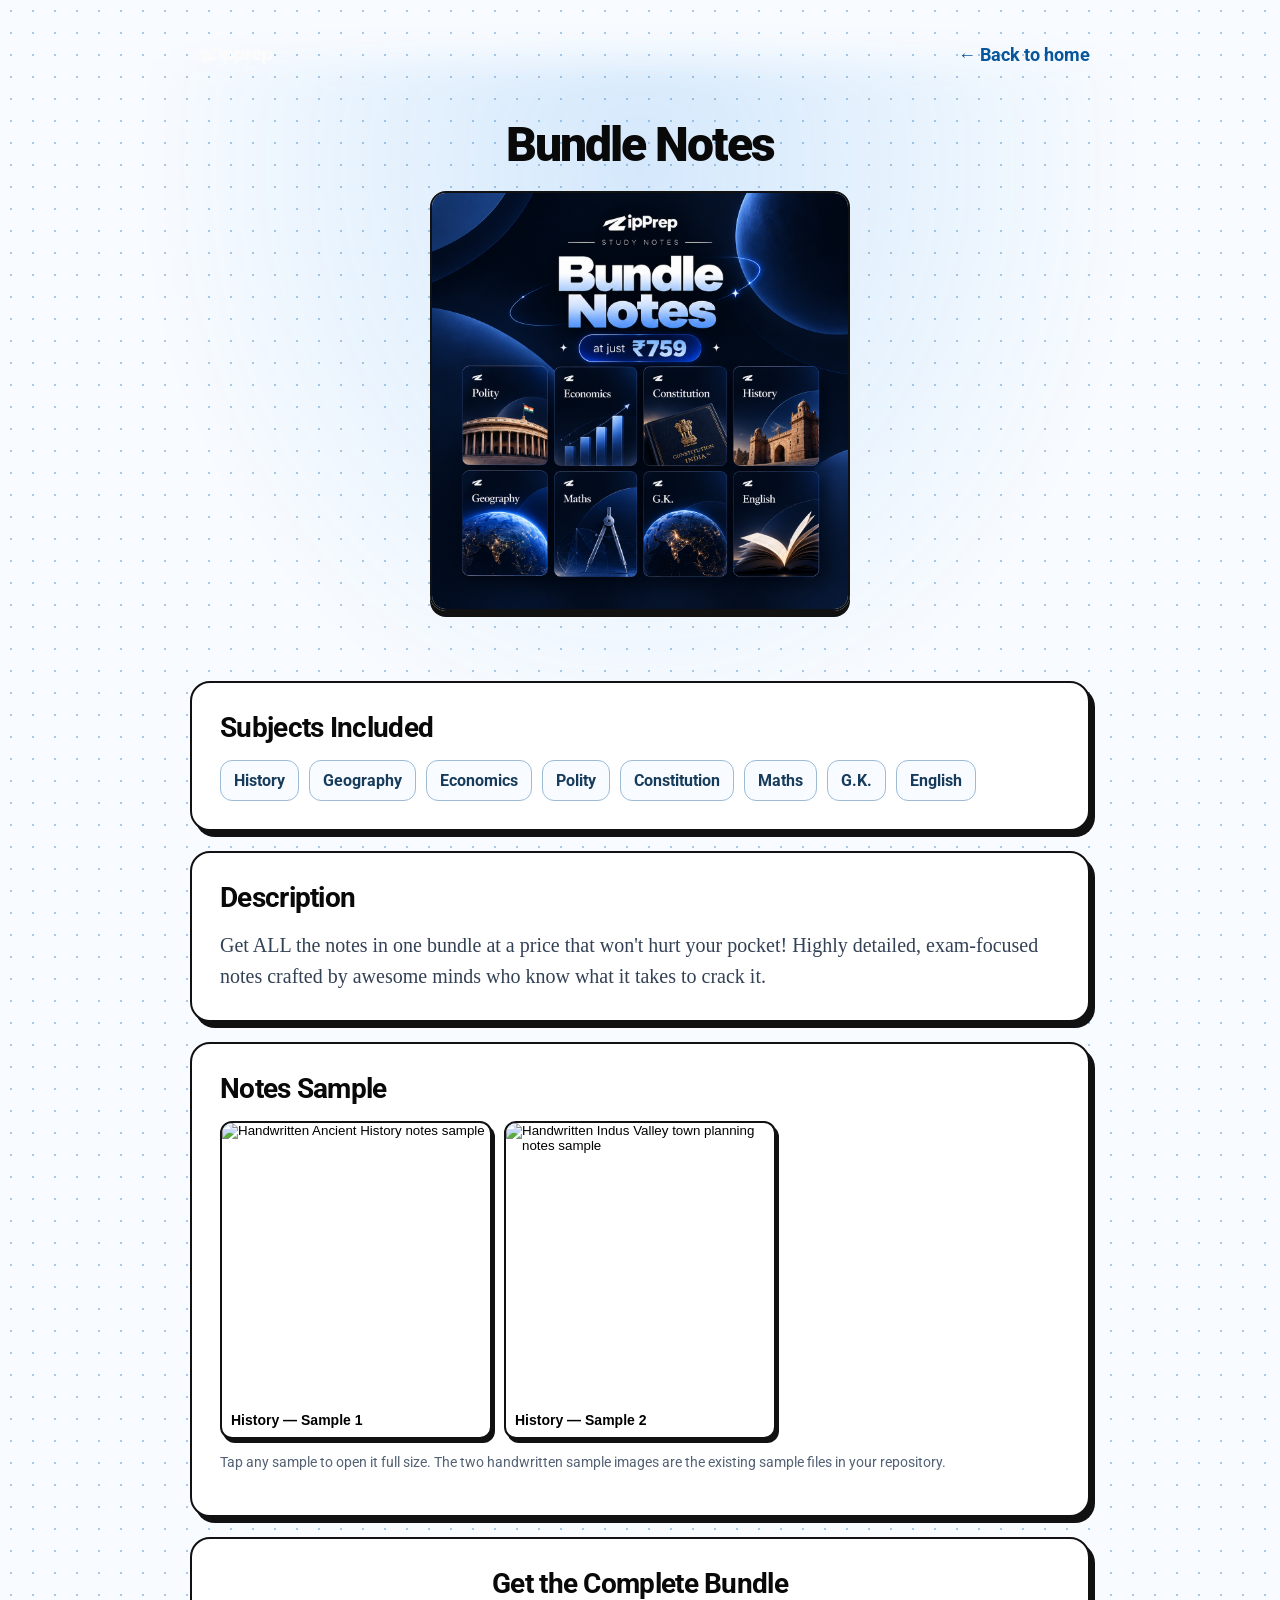
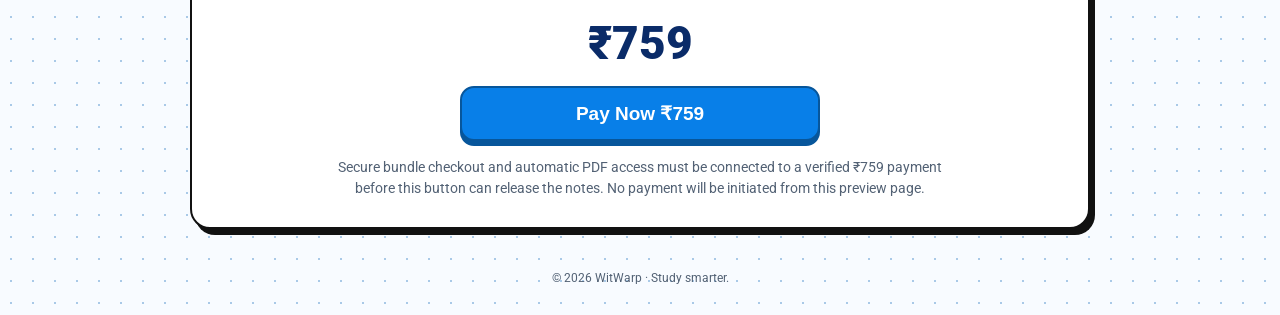
==== commit d78ad622: "Zipprep" ====
--- a/bundle-notes.html
+++ b/bundle-notes.html
@@ -3,8 +3,8 @@
 <head>
 <meta charset="utf-8">
 <meta name="viewport" content="width=device-width, initial-scale=1">
-<meta name="description" content="ZipPrep Bundle Notes: eight competitive exam subjects in one bundle.">
-<title>Bundle Notes — ZipPrep</title>
+<meta name="description" content="WitWarp Bundle Notes: eight competitive exam subjects in one bundle.">
+<title>Bundle Notes — WitWarp</title>
 <link rel="preconnect" href="https://fonts.googleapis.com">
 <link rel="preconnect" href="https://fonts.gstatic.com" crossorigin>
 <link href="https://fonts.googleapis.com/css2?family=Roboto:wght@400;500;600;700;800;900&display=swap" rel="stylesheet">
@@ -12,163 +12,23 @@
 :root{--blue:#087fe8;--blue-dark:#07569b;--blue-light:#eaf4ff;--muted:#526174;--line:#b9cfe2}
 *{box-sizing:border-box}html{scroll-behavior:smooth}body{margin:0;color:#090909;font-family:Roboto,Arial,sans-serif;background-color:#f8fbff;background-image:radial-gradient(#a9c9e7 1px,transparent 1px);background-size:22px 22px;overflow-x:hidden}body:before{content:"";position:absolute;z-index:-1;top:60px;left:50%;transform:translateX(-50%);width:min(1000px,120vw);height:700px;background:radial-gradient(ellipse at 50% 15%,rgba(8,127,232,.15),transparent 70%);filter:blur(18px);pointer-events:none}.wrap{width:min(100% - 32px,900px);margin:auto}.top{display:flex;align-items:center;justify-content:space-between;gap:14px;padding:14px 0 10px}.brand img{display:block;width:92px;height:70px;object-fit:contain}.back{font-weight:700;color:var(--blue-dark);text-decoration:none;font-size:clamp(14px,3.8vw,18px)}.hero{text-align:center;padding:8px 0 24px}.hero h1{font-size:clamp(30px,7vw,48px);letter-spacing:-.04em;margin:8px 0 18px;font-weight:900}.cover{display:block;width:min(100%,420px);margin:0 auto 26px;border-radius:16px;box-shadow:0 6px 0 #111;border:2px solid #111}.panel{background:#fff;border:2px solid #111;border-radius:20px;padding:22px;margin:20px auto;box-shadow:5px 6px 0 #111}.panel h2{font-size:clamp(22px,5vw,28px);margin:0 0 16px;letter-spacing:-.025em}.subject-list{display:flex;flex-wrap:wrap;gap:10px}.subject-chip{border:1.5px solid #9ebbd5;background:#f8fbff;border-radius:12px;padding:10px 13px;font-weight:700;color:#173b5b}.description{font:clamp(17px,4vw,20px)/1.55 Georgia,serif;color:#334155;margin:0}.sample-grid{display:grid;grid-template-columns:repeat(2,minmax(0,1fr));gap:12px}.sample-btn{display:block;border:2px solid #111;border-radius:12px;background:#fff;padding:0;overflow:hidden;box-shadow:3px 4px 0 #111;cursor:zoom-in;text-align:left}.sample-btn img{display:block;width:100%;height:230px;object-fit:cover;object-position:top}.sample-caption{display:block;padding:9px;font-size:14px;font-weight:700}.sample-hint{color:var(--muted);font-size:14px;line-height:1.4}.pay-panel{text-align:center}.price{font-size:clamp(32px,8vw,46px);font-weight:900;margin:0 0 16px;color:#0a2b68}.pay-button{display:inline-flex;align-items:center;justify-content:center;width:min(100%,360px);min-height:54px;padding:14px 24px;background:var(--blue);color:#fff;border:2px solid #07569b;border-radius:14px;box-shadow:0 5px 0 #07569b;font-size:19px;font-weight:800;cursor:pointer}.pay-button:disabled{opacity:.7;cursor:not-allowed}.pay-message{max-width:620px;margin:16px auto 0;color:#526174;font-size:14px;line-height:1.5}.footer{text-align:center;padding:22px 0 30px;color:#526174;font-size:12px}.modal{position:fixed;inset:0;z-index:1000;display:none;align-items:center;justify-content:center;padding:16px;background:rgba(8,20,38,.93)}.modal.open{display:flex}.modal img{max-width:100%;max-height:84vh;object-fit:contain;border-radius:8px;background:#fff}.close{position:absolute;top:12px;right:14px;border:0;border-radius:50%;width:44px;height:44px;font-size:28px;background:white;color:#111;cursor:pointer}.modal-caption{position:absolute;bottom:8px;left:12px;right:12px;text-align:center;color:#fff;font-size:14px}@media(min-width:650px){.sample-grid{grid-template-columns:repeat(3,minmax(0,1fr))}.sample-btn img{height:280px}.panel{padding:28px}.top{padding-top:20px}}
 
-.top{display:grid!important;grid-template-columns:1fr auto 1fr!important;align-items:center!important;background:rgba(11,12,21,.38)!important;border:1px solid rgba(255,255,255,.12)!important;border-radius:20px!important;padding:12px 16px!important;backdrop-filter:blur(18px)}
-.zipprep-brand{grid-column:2!important;justify-self:center!important;display:flex!important;align-items:center!important;justify-content:center!important}
-.zipprep-logo{display:block!important;width:min(190px,44vw)!important;height:54px!important;object-fit:contain!important}
-.back{grid-column:3!important;justify-self:end!important;color:#f5f6fc!important}
-
-/* ZipPrep dark editorial gradient theme — theme-only overrides. Original fonts, content, images and scripts are retained. */
-:root{--blue:#65d8ff;--blue-dark:#57b6d9;--blue-light:rgba(101,216,255,.13);--navy:#090a12;--paper:rgba(20,22,34,.72);--muted:#b7b9c8;--line:rgba(255,255,255,.12);--ink:#f4f5fb}
-html{background:#080911}
-body{color:#f5f6fc!important;background-color:#080911!important;background-image:radial-gradient(ellipse at 2% 0%,rgba(255,160,145,.48),transparent 26%),radial-gradient(ellipse at 98% 0%,rgba(0,210,205,.42),transparent 26%),radial-gradient(ellipse at 78% 35%,rgba(92,54,180,.20),transparent 30%),radial-gradient(ellipse at 10% 82%,rgba(0,154,176,.25),transparent 27%),linear-gradient(180deg,#0b0b14 0%,#080911 38%,#0a0b14 100%)!important;background-attachment:fixed!important}
-body::before{background:radial-gradient(ellipse at 0% 0%,rgba(255,151,142,.18),transparent 52%),radial-gradient(ellipse at 100% 0%,rgba(0,218,209,.18),transparent 50%),radial-gradient(ellipse at 70% 55%,rgba(117,63,190,.10),transparent 60%)!important;filter:blur(28px)!important}
-.wrap{position:relative}
-.top-row,.nav,.panel,.card,.subject,.review-form,.review-card,.step,.hero-copy,.sample-card,.paper,.toggle-row,.toggle,.cover,.subject-chip,.sample-btn,.sample-open,.review-form input,.review-form select,.review-form textarea{background-color:rgba(21,23,36,.76)!important;color:#f4f5fb!important;border-color:rgba(255,255,255,.14)!important;box-shadow:0 12px 32px rgba(0,0,0,.20),inset 0 1px 0 rgba(255,255,255,.035)!important}
-.nav{backdrop-filter:blur(18px);border-radius:18px!important}
-.nav a,.back,.crumb,.subject-label,.panel h2,.card h2,.step h3,.review-form label,.review-card h3,.title,.hero h1,.section h2,.sample h2{color:#f6f7fc!important}
-.hero p,.intro,.description,.disclaimer,.sample-hint,.review-card p,.review-form small,.note,.step p,.panel p,.card p,.foot p{color:#c0c2d0!important}
-.btn,.pay-button,.review-submit,.sample-button{background:linear-gradient(110deg,#0ea5e9,#6864e8)!important;color:#fff!important;border-color:rgba(255,255,255,.20)!important;box-shadow:0 5px 0 rgba(16,111,170,.52),0 0 26px rgba(34,170,225,.13)!important}
-.btn:not(.primary){background:rgba(255,255,255,.06)!important;color:#f5f6fc!important;border-color:rgba(255,255,255,.22)!important}
-.subject-chip,.toggle{background:rgba(255,255,255,.055)!important;color:#f5f6fc!important}
-.toggle[aria-expanded="true"],.toggle.active{background:linear-gradient(110deg,#0ea5e9,#6864e8)!important;color:#fff!important}
-input,select,textarea{color:#f4f5fb!important;background:rgba(8,10,18,.82)!important;border-color:rgba(255,255,255,.18)!important}
-input::placeholder,textarea::placeholder{color:#9a9dae!important}
-.foot,.contact{background:linear-gradient(120deg,rgba(11,115,142,.82),rgba(47,32,83,.90),rgba(104,47,70,.84))!important;color:#f6f7fc!important;border-color:rgba(255,255,255,.12)!important}
-.foot a,.contact a{color:#9cecff!important}
-.footer{color:#aeb1c2!important}
-.review-stars{color:#70dcff!important}
-.subject img,.cover img,.sample-thumb,.sample-btn img{border-color:rgba(255,255,255,.12)!important}
-.toplink{background:linear-gradient(135deg,#0ea5e9,#6864e8)!important;color:white!important;box-shadow:0 0 24px rgba(25,160,224,.28)!important}
-::selection{background:rgba(73,185,233,.35);color:white}
-@media(prefers-reduced-motion:reduce){html{scroll-behavior:auto}}
-
+/* ZipPrep logo/header fix: remove the unwanted rectangle while keeping the dark glass page theme. */
+header.top{background:transparent!important;background-color:transparent!important;border:0!important;outline:0!important;box-shadow:none!important;backdrop-filter:none!important;-webkit-backdrop-filter:none!important;border-radius:0!important}
+header.top .brand{display:flex!important;align-items:center!important;justify-content:center!important;flex:0 0 auto!important;background:transparent!important;background-color:transparent!important;border:0!important;outline:0!important;box-shadow:none!important;padding:0!important;border-radius:0!important}
+header.top .brand img{display:block!important;background:transparent!important;background-color:transparent!important;border:0!important;outline:0!important;box-shadow:none!important;object-fit:contain!important;mix-blend-mode:normal!important;filter:none!important;opacity:1!important}
+header.top .back{background:transparent!important;border:0!important;box-shadow:none!important}
 </style>
-<style id="zipprep-ps11-theme">
-
-/* ZipPrep PS11-inspired dark UI theme. Visual-only overrides: original fonts, cover art, review text, content structure and scripts remain intact. */
-:root{--blue:#3478ff;--blue-dark:#1f58d8;--blue-light:rgba(52,120,255,.15);--navy:#10131b;--paper:#11141b;--muted:#b5bac7;--line:rgba(255,255,255,.12);--ink:#f4f6fb}
-html{background:#292929!important;color-scheme:dark}
-body{background-color:#292929!important;background-image:radial-gradient(ellipse at 12% 32%,rgba(27,83,210,.18),transparent 33%),radial-gradient(ellipse at 86% 68%,rgba(20,70,180,.14),transparent 32%),linear-gradient(135deg,#2b2b2b 0%,#242424 48%,#2c2c2c 100%)!important;color:#f4f6fb!important;background-attachment:fixed!important}
-body::before{background:radial-gradient(ellipse at 15% 15%,rgba(30,94,255,.22),transparent 55%),radial-gradient(ellipse at 90% 70%,rgba(31,91,232,.14),transparent 52%)!important;filter:blur(30px)!important;opacity:.9}
-.wrap{position:relative}
-/* dark glass header / navigation */
-.top-row{display:flex!important;justify-content:center!important;align-items:center!important;min-height:112px!important;padding:12px 8px!important;background:transparent!important;border:0!important;border-radius:0!important;box-shadow:none!important;overflow:visible!important}
-.top-row .brand{display:flex!important;justify-content:center!important;align-items:center!important;width:100%!important;min-height:72px!important}
-.top-row .brand img{width:min(205px,52vw)!important;height:82px!important;object-fit:contain!important;object-position:center!important}
-.header-mascot{display:none!important}
-.nav{background:rgba(10,12,18,.72)!important;border:1px solid rgba(255,255,255,.13)!important;border-radius:17px!important;box-shadow:0 12px 30px rgba(0,0,0,.22),inset 0 1px 0 rgba(255,255,255,.04)!important;backdrop-filter:blur(18px)}
-.nav a,.back,.crumb{color:#e7eaf3!important}
-.nav a:hover,.back:hover{color:#76a6ff!important}
-/* Text colours change; typography and sizing stay controlled by original CSS. */
-.hero h1,.section h2,.contact h2,.panel h2,.title,.sample h2,.review-card h3,.step h3{color:#f5f6fb!important}
-.hero p,.intro,.step p,.contact p,.review-card p,.review-swipe-hint,.description,.sample-hint,.pay-hint,.foot p{color:#c4c8d3!important}
-/* Dark cards, glass surfaces and panels */
-.subject,.step,.review-card,.panel,.card,.sample-card,.paper,.toggle-row,.review-form,.review-form input,.review-form select,.review-form textarea,.subject-chip,.sample-btn,.sample-open,.pay-inner,.pay,.toggle{background:rgba(12,14,20,.88)!important;color:#f4f6fb!important;border-color:rgba(255,255,255,.12)!important;box-shadow:0 12px 26px rgba(0,0,0,.20),inset 0 1px 0 rgba(255,255,255,.035)!important}
-.subject{border-radius:16px!important}
-.subject::before{border-color:rgba(255,255,255,.12)!important}
-.subject-label{color:#f5f6fb!important}
-.cover.image-cover{background:#090b10!important;border-color:rgba(255,255,255,.13)!important;box-shadow:0 8px 18px rgba(0,0,0,.28)!important}
-/* Important: existing cover image files are not filtered or altered. */
-.btn,.pay-button,.review-submit,.sample-button,.primary,.toplink{background:linear-gradient(135deg,#3478ff 0%,#1d5be9 52%,#4a83ff 100%)!important;color:#fff!important;border:1px solid rgba(130,170,255,.65)!important;box-shadow:0 6px 20px rgba(34,94,255,.22)!important}
-.btn:not(.primary){background:rgba(9,11,17,.72)!important;color:#f3f5fb!important;border-color:rgba(255,255,255,.18)!important;box-shadow:0 8px 20px rgba(0,0,0,.16)!important}
-.toggle[aria-expanded="true"],.toggle.active,.subject-chip.active{background:linear-gradient(135deg,#3478ff,#1d5be9)!important;color:#fff!important}
-input,select,textarea{color:#f4f6fb!important;background:#0b0d13!important;border-color:rgba(255,255,255,.16)!important}
-input::placeholder,textarea::placeholder{color:#8f96a8!important}
-.contact,.foot{background:linear-gradient(135deg,#171b26 0%,#11151e 100%)!important;color:#f4f6fb!important;border-top-color:rgba(255,255,255,.1)!important;border-bottom-color:rgba(255,255,255,.1)!important}
-.contact a,.foot a{color:#7ba7ff!important}
-.footer{background:#242424!important;color:#aeb3c1!important;border-top:1px solid rgba(255,255,255,.08)!important}
-.review-stars{color:#70a0ff!important}
-.sample-btn img,.sample-thumb,.subject img,.cover img{border-color:rgba(255,255,255,.12)!important}
-.modal,.image-modal{background:rgba(3,5,10,.96)!important}
-.toplink{border:0!important}
-::selection{background:rgba(52,120,255,.4);color:white}
-@media(max-width:420px){.top-row{min-height:98px!important;padding:5px 0!important}.top-row .brand img{width:min(180px,54vw)!important;height:72px!important}}
-
-</style>
-
-<style id="zipprep-ps11-final-fix">
-/* Final PS11-inspired visual correction: remove checkerboard/patterns, retain existing site content and typography. */
-html, body { background-color:#292929 !important; color-scheme:dark; }
-body { background-image: radial-gradient(ellipse 52% 34% at 8% 24%, rgba(24,73,190,.22) 0%, rgba(24,73,190,0) 100%), radial-gradient(ellipse 42% 32% at 92% 70%, rgba(15,55,160,.18) 0%, rgba(15,55,160,0) 100%), linear-gradient(135deg,#292929 0%,#202124 48%,#292929 100%) !important; background-size:100% 100%,100% 100%,100% 100% !important; background-repeat:no-repeat !important; background-attachment:fixed !important; }
-body::before { content:""; position:fixed !important; inset:0 !important; z-index:-1 !important; pointer-events:none !important; background:radial-gradient(ellipse at 12% 20%,rgba(37,99,235,.13),transparent 43%),radial-gradient(ellipse at 86% 74%,rgba(37,99,235,.10),transparent 40%) !important; filter:blur(22px) !important; opacity:1 !important; }
-.top-row { min-height:150px !important; display:flex !important; justify-content:center !important; align-items:center !important; padding:18px 8px 22px !important; background:transparent !important; border:0 !important; box-shadow:none !important; }
-.top-row .brand { width:100% !important; min-height:94px !important; display:flex !important; align-items:center !important; justify-content:center !important; }
-.top-row .brand img { display:block !important; width:min(245px,68vw) !important; height:auto !important; max-height:100px !important; object-fit:contain !important; object-position:center !important; }
-.nav { background:rgba(8,10,15,.78) !important; border:1px solid rgba(255,255,255,.13) !important; border-radius:20px !important; box-shadow:0 12px 30px rgba(0,0,0,.24),inset 0 1px 0 rgba(255,255,255,.035) !important; backdrop-filter:blur(18px); }
-.nav a,.back,.crumb { color:#f0f2f8 !important; }
-.subject,.step,.review-card,.panel,.card,.sample-card,.paper,.toggle-row,.review-form,.review-form input,.review-form select,.review-form textarea,.subject-chip,.sample-btn,.sample-open,.pay-inner,.pay,.toggle { background:rgba(7,9,14,.88) !important; color:#f2f4f9 !important; border-color:rgba(255,255,255,.12) !important; box-shadow:0 12px 26px rgba(0,0,0,.22),inset 0 1px 0 rgba(255,255,255,.035) !important; }
-.btn,.pay-button,.review-submit,.sample-button,.primary,.toplink { background:linear-gradient(135deg,#3478ff 0%,#1d5be9 55%,#4a83ff 100%) !important; color:#fff !important; border:1px solid rgba(130,170,255,.65) !important; box-shadow:0 6px 20px rgba(34,94,255,.22) !important; }
-.btn:not(.primary) { background:rgba(8,10,15,.82) !important; color:#f3f5fb !important; border-color:rgba(255,255,255,.18) !important; }
-.contact,.foot { background:linear-gradient(135deg,#171b26 0%,#11151e 100%) !important; color:#f4f6fb !important; border-color:rgba(255,255,255,.1) !important; }
-.footer { background:#242424 !important; color:#aeb3c1 !important; border-top:1px solid rgba(255,255,255,.08) !important; }
-@media(max-width:560px) { .top-row { min-height:132px !important; padding:12px 4px 18px !important; } .top-row .brand { min-height:88px !important; } .top-row .brand img { width:min(220px,70vw) !important; max-height:88px !important; } }
-</style>
-
-
-<style id="zipprep-glass-motion-refinement">
-/* Glassmorphism + animated blue aura. Visual-only refinement; content and scripts stay unchanged. */
-:root { --zp-electric:#3478ff; --zp-glass:rgba(9,12,20,.48); }
-html, body { background:#202124 !important; }
-body { position:relative; isolation:isolate; background-image:linear-gradient(135deg,#25262a 0%,#1c1d21 52%,#25262a 100%) !important; background-attachment:fixed !important; }
-/* A slow, soft blue gradient orb rotates behind the page without moving the content. */
-body::before { content:"" !important; position:fixed !important; z-index:-1 !important; pointer-events:none !important; width:115vmax !important; height:115vmax !important; left:50% !important; top:48% !important; inset:auto !important; transform:translate(-50%,-50%); transform-origin:center; border-radius:50%; background:conic-gradient(from 0deg,transparent 0deg,rgba(39,91,255,.08) 42deg,rgba(34,100,255,.28) 82deg,rgba(20,54,140,.03) 132deg,transparent 170deg,rgba(46,100,255,.13) 235deg,transparent 300deg,rgba(44,104,255,.18) 340deg,transparent 360deg) !important; filter:blur(62px) !important; opacity:.78 !important; animation:zipprepAuraRotate 34s linear infinite !important; }
-@keyframes zipprepAuraRotate { from { transform:translate(-50%,-50%) rotate(0deg) scale(1); } to { transform:translate(-50%,-50%) rotate(360deg) scale(1.04); } }
-/* Keep the small wordmark at the very top, centered. */
-.top-row { min-height:86px !important; padding:6px 8px 10px !important; }
-.top-row .brand { min-height:58px !important; }
-.top-row .brand img { width:min(128px,34vw) !important; height:54px !important; max-height:54px !important; object-fit:contain !important; object-position:center !important; }
-/* Thin glass navigation: lower height, translucent surface, fine rim and blur. */
-.nav { min-height:0 !important; padding:8px 10px !important; gap:6px !important; border-radius:15px !important; background:rgba(7,10,17,.42) !important; border:1px solid rgba(255,255,255,.16) !important; box-shadow:0 10px 28px rgba(0,0,0,.22),inset 0 1px 0 rgba(255,255,255,.09),inset 0 -1px 0 rgba(67,119,255,.08) !important; -webkit-backdrop-filter:blur(22px) saturate(135%) !important; backdrop-filter:blur(22px) saturate(135%) !important; }
-.nav a { padding:3px 6px !important; font-size:clamp(12px,3.1vw,15px) !important; }
-/* Add glass depth to panels/cards while leaving all original images intact. */
-.subject,.step,.review-card,.panel,.card,.sample-card,.paper,.toggle-row,.review-form,.pay-inner,.pay,.toggle,.sample-open { background:rgba(8,11,18,.48) !important; border-color:rgba(255,255,255,.13) !important; box-shadow:0 12px 30px rgba(0,0,0,.22),inset 0 1px 0 rgba(255,255,255,.065) !important; -webkit-backdrop-filter:blur(14px) saturate(120%) !important; backdrop-filter:blur(14px) saturate(120%) !important; }
-.review-form input,.review-form select,.review-form textarea,.subject-chip,.sample-btn { background:rgba(8,11,18,.58) !important; border-color:rgba(255,255,255,.15) !important; }
-.btn,.pay-button,.review-submit,.sample-button,.primary,.toplink { box-shadow:0 5px 18px rgba(45,104,255,.24),inset 0 1px 0 rgba(255,255,255,.18) !important; }
-.bundle-banner { filter:drop-shadow(0 10px 24px rgba(0,0,0,.22)); }
-@media (max-width:560px) { .top-row { min-height:76px !important; height:76px !important; padding:4px 4px 8px !important; } .top-row .brand { min-height:52px !important; height:52px !important; } .top-row .brand img { width:min(170px,46vw) !important; height:54px !important; max-height:54px !important; } .nav { padding:7px 6px !important; border-radius:14px !important; } .nav a { padding:2px 4px !important; } }
-@media (prefers-reduced-motion:reduce) { body::before { animation:none !important; } }
-</style>
-
-
-<style id="zipprep-header-visibility-fix">
-/* Fix dark-theme headers: no white box, keep the white ZipPrep logo visible. */
-html,body{background-color:#202124!important;color-scheme:dark}
-header.head{background:transparent!important;background-color:transparent!important;border:0!important;border-radius:0!important;box-shadow:none!important;backdrop-filter:none!important;-webkit-backdrop-filter:none!important;padding-top:12px!important;padding-bottom:18px!important;min-height:92px!important}
-header.head .logo{display:block!important;width:min(126px,36vw)!important;height:68px!important;object-fit:contain!important;opacity:1!important;visibility:visible!important;filter:none!important}
-header.head .back,header.head .crumb{color:#f4f6fb!important}
-header.top{background:rgba(8,10,16,.28)!important;border:1px solid rgba(255,255,255,.12)!important;box-shadow:0 10px 28px rgba(0,0,0,.18)!important}
-header.top .zipprep-logo{visibility:visible!important;opacity:1!important;filter:none!important}
-header.wrap:not(.top):not(.head){background:transparent!important;border:0!important;box-shadow:none!important}
-header.wrap:not(.top):not(.head) .brand{background:transparent!important;padding:0!important}
-header.wrap:not(.top):not(.head) .brand img{display:block!important;width:min(126px,36vw)!important;height:60px!important;object-fit:contain!important;opacity:1!important;visibility:visible!important}
-@media(max-width:560px){header.head{min-height:82px!important;padding:8px 0 14px!important;margin-top:4px!important;margin-bottom:18px!important}header.head .logo{width:min(120px,34vw)!important;height:62px!important}}
-</style>
-
-
-<style id="zipprep-glass-depth-update">
-/* Stronger glassmorphism: visual-only enhancement; keep existing content, typography, cover images and scripts intact. */
-body::after{content:"";position:fixed;inset:0;z-index:-1;pointer-events:none;background:radial-gradient(ellipse at 12% 18%,rgba(72,123,255,.14),transparent 34%),radial-gradient(ellipse at 88% 38%,rgba(54,104,255,.12),transparent 31%),radial-gradient(ellipse at 48% 100%,rgba(48,92,210,.10),transparent 40%);opacity:.95;mix-blend-mode:screen}
-.nav, .toggle-row, .review-form, .review-card, .step, .panel, .sample-card, .pay, .pay-inner, .card, .subject, .subject-chip, .toggle, .sample-open{background:linear-gradient(135deg,rgba(255,255,255,.075),rgba(255,255,255,.025) 48%,rgba(65,105,220,.055))!important;border:1px solid rgba(210,224,255,.18)!important;box-shadow:0 16px 36px rgba(0,0,0,.24),inset 0 1px 0 rgba(255,255,255,.13),inset 0 -1px 0 rgba(100,143,255,.08)!important;-webkit-backdrop-filter:blur(22px) saturate(145%)!important;backdrop-filter:blur(22px) saturate(145%)!important}
-.nav{background:linear-gradient(135deg,rgba(24,30,47,.62),rgba(8,11,19,.46))!important;border-color:rgba(190,208,255,.22)!important;box-shadow:0 14px 34px rgba(0,0,0,.25),inset 0 1px 0 rgba(255,255,255,.16),inset 0 0 24px rgba(74,119,255,.045)!important}
-.btn:not(.primary),.back,.crumb{background:linear-gradient(135deg,rgba(255,255,255,.055),rgba(255,255,255,.015))!important}
-.btn:not(.primary){border-color:rgba(220,230,255,.2)!important;backdrop-filter:blur(16px)!important;-webkit-backdrop-filter:blur(16px)!important}
-.review-form input,.review-form select,.review-form textarea,input,select,textarea{background:rgba(5,8,15,.48)!important;border-color:rgba(207,221,255,.18)!important;box-shadow:inset 0 1px 0 rgba(255,255,255,.04)!important}
-.contact,.foot{background:linear-gradient(135deg,rgba(30,36,53,.76),rgba(9,12,20,.68))!important;backdrop-filter:blur(24px) saturate(140%)!important;-webkit-backdrop-filter:blur(24px) saturate(140%)!important}
-.subject:hover,.review-card:hover,.step:hover{border-color:rgba(117,157,255,.35)!important;box-shadow:0 18px 42px rgba(0,0,0,.3),inset 0 1px 0 rgba(255,255,255,.15)!important}
-@media(prefers-reduced-motion:reduce){body::before{animation:none!important}}
-</style>
-
 </head>
 <body>
-<header class="wrap top"><a class="brand zipprep-brand" href="index.html" aria-label="ZipPrep home"><img class="zipprep-logo" src="./zipprep-logo-white.png" alt="ZipPrep logo"></a><a class="back" href="index.html">← Back to home</a></header>
+<header class="wrap top"><a class="brand" href="index.html" aria-label="ZipPrep home"><img src="./zipprep-logo-white.png" alt="ZipPrep logo"></a><a class="back" href="index.html">← Back to home</a></header>
 <main class="wrap">
-<section class="hero"><h1>Bundle Notes</h1><img class="cover" src="./bundle-notes-cover.png" alt="ZipPrep Bundle Notes — at just ₹759"></section>
+<section class="hero"><h1>Bundle Notes</h1><img class="cover" src="./bundle-notes-cover.png" alt="WitWarp Bundle Notes — at just ₹759"></section>
 <section class="panel" aria-labelledby="included-heading"><h2 id="included-heading">Subjects Included</h2><div class="subject-list"><span class="subject-chip">History</span><span class="subject-chip">Geography</span><span class="subject-chip">Economics</span><span class="subject-chip">Polity</span><span class="subject-chip">Constitution</span><span class="subject-chip">Maths</span><span class="subject-chip">G.K.</span><span class="subject-chip">English</span></div></section>
 <section class="panel" aria-labelledby="description-heading"><h2 id="description-heading">Description</h2><p class="description">Get ALL the notes in one bundle at a price that won't hurt your pocket! Highly detailed, exam-focused notes crafted by awesome minds who know what it takes to crack it.</p></section>
 <section class="panel" aria-labelledby="sample-heading"><h2 id="sample-heading">Notes Sample</h2><div class="sample-grid"><button class="sample-btn" type="button" data-full-image="./IMG_20261014_101533.jpg" data-caption="Sample 1 — Ancient History"><img src="./IMG_20261014_101533.jpg" alt="Handwritten Ancient History notes sample" loading="lazy"><span class="sample-caption">History — Sample 1</span></button><button class="sample-btn" type="button" data-full-image="./IMG_20261014_101544.jpg" data-caption="Sample 2 — Indus Valley Civilization town planning"><img src="./IMG_20261014_101544.jpg" alt="Handwritten Indus Valley town planning notes sample" loading="lazy"><span class="sample-caption">History — Sample 2</span></button></div><p class="sample-hint">Tap any sample to open it full size. The two handwritten sample images are the existing sample files in your repository.</p></section>
 <section class="panel pay-panel" aria-labelledby="pay-heading"><h2 id="pay-heading">Get the Complete Bundle</h2><p class="price">₹759</p><button class="pay-button" id="pay-button" type="button">Pay Now ₹759</button><p class="pay-message" id="pay-message" role="status" aria-live="polite">Secure bundle checkout and automatic PDF access must be connected to a verified ₹759 payment before this button can release the notes. No payment will be initiated from this preview page.</p></section>
 </main>
-<footer class="footer">© <span id="year"></span> ZipPrep · Study smarter.</footer>
+<footer class="footer">© <span id="year"></span> WitWarp · Study smarter.</footer>
 <div class="modal" id="modal" role="dialog" aria-modal="true" aria-label="Full-size notes sample"><button class="close" id="close-modal" type="button" aria-label="Close sample">×</button><img id="modal-img" src="" alt="Full-size notes sample"><p class="modal-caption" id="modal-caption"></p></div>
 <script>
 document.getElementById('year').textContent=new Date().getFullYear();
@@ -176,7 +36,7 @@
 function closeModal(){modal.classList.remove('open');modalImg.src='';document.body.style.overflow=''}
 document.querySelectorAll('.sample-btn').forEach(b=>b.addEventListener('click',()=>{modalImg.src=b.dataset.fullImage;modalImg.alt=b.dataset.caption;caption.textContent=b.dataset.caption;modal.classList.add('open');document.body.style.overflow='hidden'}));
 document.getElementById('close-modal').addEventListener('click',closeModal);modal.addEventListener('click',e=>{if(e.target===modal)closeModal()});document.addEventListener('keydown',e=>{if(e.key==='Escape')closeModal()});
-document.getElementById('pay-button').addEventListener('click',()=>{document.getElementById('pay-message').textContent='Bundle payment is not activated yet. The existing checkout is configured for individual notes, not the ₹759 bundle. Please contact ZipPrep before paying; verified payment and secure bundle PDF delivery must be configured first.'});
+document.getElementById('pay-button').addEventListener('click',()=>{document.getElementById('pay-message').textContent='Bundle payment is not activated yet. The existing checkout is configured for individual notes, not the ₹759 bundle. Please contact WitWarp before paying; verified payment and secure bundle PDF delivery must be configured first.'});
 </script>
 </body>
 </html>
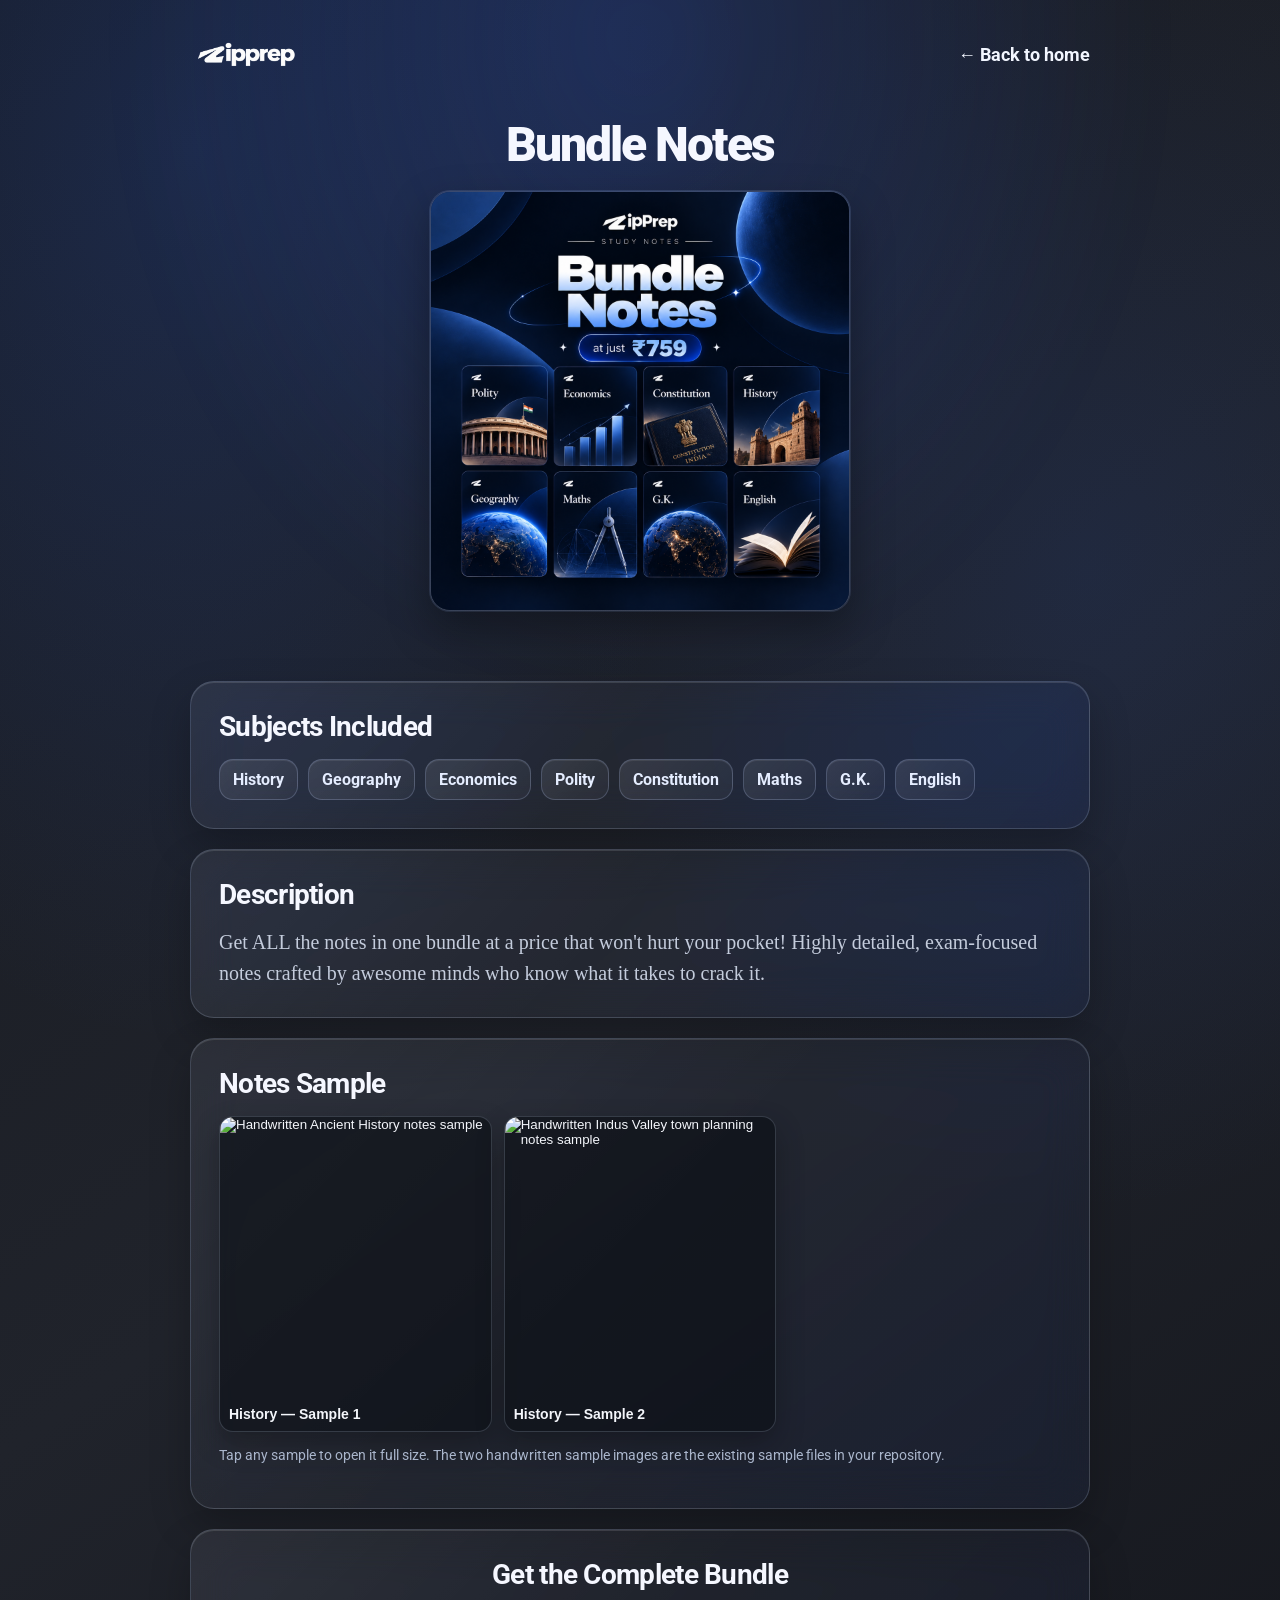
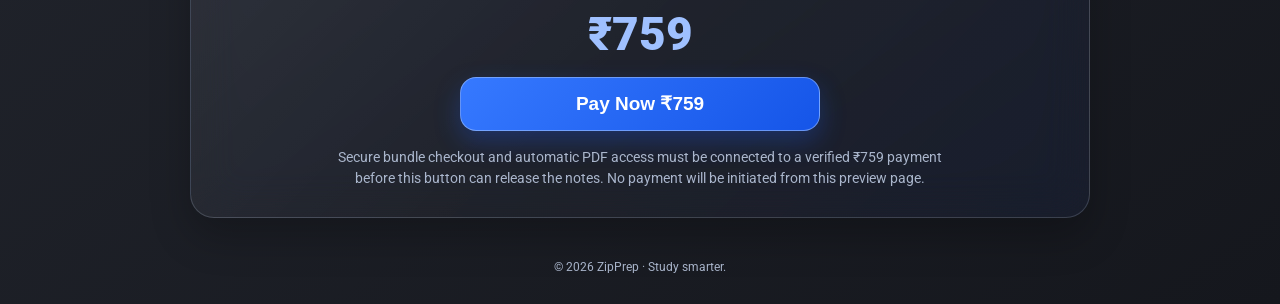
==== commit 4fa8a935: "Witwarp" ====
--- a/bundle-notes.html
+++ b/bundle-notes.html
@@ -3,14 +3,14 @@
 <head>
 <meta charset="utf-8">
 <meta name="viewport" content="width=device-width, initial-scale=1">
-<meta name="description" content="WitWarp Bundle Notes: eight competitive exam subjects in one bundle.">
-<title>Bundle Notes — WitWarp</title>
+<meta name="description" content="ZipPrep Bundle Notes: eight competitive exam subjects in one bundle.">
+<title>Bundle Notes — ZipPrep</title>
 <link rel="preconnect" href="https://fonts.googleapis.com">
 <link rel="preconnect" href="https://fonts.gstatic.com" crossorigin>
 <link href="https://fonts.googleapis.com/css2?family=Roboto:wght@400;500;600;700;800;900&display=swap" rel="stylesheet">
 <style>
-:root{--blue:#087fe8;--blue-dark:#07569b;--blue-light:#eaf4ff;--muted:#526174;--line:#b9cfe2}
-*{box-sizing:border-box}html{scroll-behavior:smooth}body{margin:0;color:#090909;font-family:Roboto,Arial,sans-serif;background-color:#f8fbff;background-image:radial-gradient(#a9c9e7 1px,transparent 1px);background-size:22px 22px;overflow-x:hidden}body:before{content:"";position:absolute;z-index:-1;top:60px;left:50%;transform:translateX(-50%);width:min(1000px,120vw);height:700px;background:radial-gradient(ellipse at 50% 15%,rgba(8,127,232,.15),transparent 70%);filter:blur(18px);pointer-events:none}.wrap{width:min(100% - 32px,900px);margin:auto}.top{display:flex;align-items:center;justify-content:space-between;gap:14px;padding:14px 0 10px}.brand img{display:block;width:92px;height:70px;object-fit:contain}.back{font-weight:700;color:var(--blue-dark);text-decoration:none;font-size:clamp(14px,3.8vw,18px)}.hero{text-align:center;padding:8px 0 24px}.hero h1{font-size:clamp(30px,7vw,48px);letter-spacing:-.04em;margin:8px 0 18px;font-weight:900}.cover{display:block;width:min(100%,420px);margin:0 auto 26px;border-radius:16px;box-shadow:0 6px 0 #111;border:2px solid #111}.panel{background:#fff;border:2px solid #111;border-radius:20px;padding:22px;margin:20px auto;box-shadow:5px 6px 0 #111}.panel h2{font-size:clamp(22px,5vw,28px);margin:0 0 16px;letter-spacing:-.025em}.subject-list{display:flex;flex-wrap:wrap;gap:10px}.subject-chip{border:1.5px solid #9ebbd5;background:#f8fbff;border-radius:12px;padding:10px 13px;font-weight:700;color:#173b5b}.description{font:clamp(17px,4vw,20px)/1.55 Georgia,serif;color:#334155;margin:0}.sample-grid{display:grid;grid-template-columns:repeat(2,minmax(0,1fr));gap:12px}.sample-btn{display:block;border:2px solid #111;border-radius:12px;background:#fff;padding:0;overflow:hidden;box-shadow:3px 4px 0 #111;cursor:zoom-in;text-align:left}.sample-btn img{display:block;width:100%;height:230px;object-fit:cover;object-position:top}.sample-caption{display:block;padding:9px;font-size:14px;font-weight:700}.sample-hint{color:var(--muted);font-size:14px;line-height:1.4}.pay-panel{text-align:center}.price{font-size:clamp(32px,8vw,46px);font-weight:900;margin:0 0 16px;color:#0a2b68}.pay-button{display:inline-flex;align-items:center;justify-content:center;width:min(100%,360px);min-height:54px;padding:14px 24px;background:var(--blue);color:#fff;border:2px solid #07569b;border-radius:14px;box-shadow:0 5px 0 #07569b;font-size:19px;font-weight:800;cursor:pointer}.pay-button:disabled{opacity:.7;cursor:not-allowed}.pay-message{max-width:620px;margin:16px auto 0;color:#526174;font-size:14px;line-height:1.5}.footer{text-align:center;padding:22px 0 30px;color:#526174;font-size:12px}.modal{position:fixed;inset:0;z-index:1000;display:none;align-items:center;justify-content:center;padding:16px;background:rgba(8,20,38,.93)}.modal.open{display:flex}.modal img{max-width:100%;max-height:84vh;object-fit:contain;border-radius:8px;background:#fff}.close{position:absolute;top:12px;right:14px;border:0;border-radius:50%;width:44px;height:44px;font-size:28px;background:white;color:#111;cursor:pointer}.modal-caption{position:absolute;bottom:8px;left:12px;right:12px;text-align:center;color:#fff;font-size:14px}@media(min-width:650px){.sample-grid{grid-template-columns:repeat(3,minmax(0,1fr))}.sample-btn img{height:280px}.panel{padding:28px}.top{padding-top:20px}}
+:root{--blue:#2563ff;--blue-dark:#0b3ea8;--blue-light:#8eb7ff;--muted:#aab6cc;--line:rgba(190,208,255,.18)}
+*{box-sizing:border-box}html{scroll-behavior:smooth;color-scheme:dark}body{margin:0;color:#f4f6fb;font-family:Roboto,Arial,sans-serif;background:#171a21;background-image:radial-gradient(ellipse at 15% 8%,rgba(42,91,210,.22),transparent 36%),radial-gradient(ellipse at 85% 30%,rgba(39,81,184,.15),transparent 34%),linear-gradient(145deg,#171a21 0%,#20232b 52%,#15171d 100%);overflow-x:hidden;min-height:100vh}body:before{content:"";position:fixed;z-index:-1;top:-160px;left:50%;transform:translateX(-50%);width:min(1100px,140vw);height:900px;background:radial-gradient(ellipse at 50% 22%,rgba(49,103,255,.22),transparent 65%);filter:blur(36px);pointer-events:none}.wrap{width:min(100% - 32px,900px);margin:auto}.top{display:flex;align-items:center;justify-content:space-between;gap:14px;padding:14px 0 10px;background:transparent!important;border:0!important;outline:0!important;box-shadow:none!important;backdrop-filter:none!important;-webkit-backdrop-filter:none!important;border-radius:0!important}.brand{display:flex;align-items:center;justify-content:center;background:transparent!important;border:0!important;outline:0!important;box-shadow:none!important;padding:0!important;border-radius:0!important}.brand img{display:block;width:116px;height:70px;object-fit:contain;background:transparent!important;border:0!important;outline:0!important;box-shadow:none!important;filter:none!important;opacity:1!important}.back{font-weight:700;color:#f2f6ff;text-decoration:none;font-size:clamp(14px,3.8vw,18px);background:transparent!important;border:0!important;box-shadow:none!important}.hero{text-align:center;padding:8px 0 24px}.hero h1{font-size:clamp(30px,7vw,48px);letter-spacing:-.04em;margin:8px 0 18px;font-weight:900;color:#f5f7ff}.cover{display:block;width:min(100%,420px);margin:0 auto 26px;border-radius:20px;box-shadow:0 18px 42px rgba(0,0,0,.36),0 0 0 1px rgba(160,190,255,.16);border:1px solid rgba(190,208,255,.18)}.panel{background:linear-gradient(135deg,rgba(255,255,255,.075),rgba(255,255,255,.025) 48%,rgba(65,105,220,.06));border:1px solid rgba(210,224,255,.18);border-radius:24px;padding:22px;margin:20px auto;box-shadow:0 18px 40px rgba(0,0,0,.24),inset 0 1px 0 rgba(255,255,255,.12);backdrop-filter:blur(22px) saturate(140%);-webkit-backdrop-filter:blur(22px) saturate(140%)}.panel h2{font-size:clamp(22px,5vw,28px);margin:0 0 16px;letter-spacing:-.025em;color:#f5f7ff}.subject-list{display:flex;flex-wrap:wrap;gap:10px}.subject-chip{border:1px solid rgba(190,208,255,.22);background:linear-gradient(135deg,rgba(255,255,255,.09),rgba(255,255,255,.035));border-radius:14px;padding:10px 13px;font-weight:700;color:#e5edff;box-shadow:inset 0 1px 0 rgba(255,255,255,.08)}.description{font:clamp(17px,4vw,20px)/1.55 Georgia,serif;color:#c4ccdc;margin:0}.sample-grid{display:grid;grid-template-columns:repeat(2,minmax(0,1fr));gap:12px}.sample-btn{display:block;border:1px solid rgba(210,224,255,.18);border-radius:14px;background:rgba(8,11,18,.55);color:#f4f6fb;padding:0;overflow:hidden;box-shadow:0 12px 28px rgba(0,0,0,.28);cursor:zoom-in;text-align:left}.sample-btn img{display:block;width:100%;height:230px;object-fit:cover;object-position:top}.sample-caption{display:block;padding:9px;font-size:14px;font-weight:700}.sample-hint{color:var(--muted);font-size:14px;line-height:1.4}.pay-panel{text-align:center}.price{font-size:clamp(32px,8vw,46px);font-weight:900;margin:0 0 16px;color:#9fc0ff}.pay-button{display:inline-flex;align-items:center;justify-content:center;width:min(100%,360px);min-height:54px;padding:14px 24px;background:linear-gradient(135deg,#3679ff,#1555e8);color:#fff;border:1px solid rgba(180,208,255,.5);border-radius:16px;box-shadow:0 10px 26px rgba(30,94,255,.28);font-size:19px;font-weight:800;cursor:pointer}.pay-button:disabled{opacity:.7;cursor:not-allowed}.pay-message{max-width:620px;margin:16px auto 0;color:#aab6cc;font-size:14px;line-height:1.5}.footer{text-align:center;padding:22px 0 30px;color:#aab6cc;font-size:12px}.modal{position:fixed;inset:0;z-index:1000;display:none;align-items:center;justify-content:center;padding:16px;background:rgba(3,6,13,.94)}.modal.open{display:flex}.modal img{max-width:100%;max-height:84vh;object-fit:contain;border-radius:8px;background:#0b0d12}.close{position:absolute;top:12px;right:14px;border:1px solid rgba(255,255,255,.2);border-radius:50%;width:44px;height:44px;font-size:28px;background:#171a21;color:#f4f6fb;cursor:pointer}.modal-caption{position:absolute;bottom:8px;left:12px;right:12px;text-align:center;color:#fff;font-size:14px}@media(min-width:650px){.sample-grid{grid-template-columns:repeat(3,minmax(0,1fr))}.sample-btn img{height:280px}.panel{padding:28px}.top{padding-top:20px}}
 
 /* ZipPrep logo/header fix: remove the unwanted rectangle while keeping the dark glass page theme. */
 header.top{background:transparent!important;background-color:transparent!important;border:0!important;outline:0!important;box-shadow:none!important;backdrop-filter:none!important;-webkit-backdrop-filter:none!important;border-radius:0!important}
@@ -22,13 +22,13 @@
 <body>
 <header class="wrap top"><a class="brand" href="index.html" aria-label="ZipPrep home"><img src="./zipprep-logo-white.png" alt="ZipPrep logo"></a><a class="back" href="index.html">← Back to home</a></header>
 <main class="wrap">
-<section class="hero"><h1>Bundle Notes</h1><img class="cover" src="./bundle-notes-cover.png" alt="WitWarp Bundle Notes — at just ₹759"></section>
+<section class="hero"><h1>Bundle Notes</h1><img class="cover" src="./bundle-notes-cover.png" alt="ZipPrep Bundle Notes — at just ₹759"></section>
 <section class="panel" aria-labelledby="included-heading"><h2 id="included-heading">Subjects Included</h2><div class="subject-list"><span class="subject-chip">History</span><span class="subject-chip">Geography</span><span class="subject-chip">Economics</span><span class="subject-chip">Polity</span><span class="subject-chip">Constitution</span><span class="subject-chip">Maths</span><span class="subject-chip">G.K.</span><span class="subject-chip">English</span></div></section>
 <section class="panel" aria-labelledby="description-heading"><h2 id="description-heading">Description</h2><p class="description">Get ALL the notes in one bundle at a price that won't hurt your pocket! Highly detailed, exam-focused notes crafted by awesome minds who know what it takes to crack it.</p></section>
 <section class="panel" aria-labelledby="sample-heading"><h2 id="sample-heading">Notes Sample</h2><div class="sample-grid"><button class="sample-btn" type="button" data-full-image="./IMG_20261014_101533.jpg" data-caption="Sample 1 — Ancient History"><img src="./IMG_20261014_101533.jpg" alt="Handwritten Ancient History notes sample" loading="lazy"><span class="sample-caption">History — Sample 1</span></button><button class="sample-btn" type="button" data-full-image="./IMG_20261014_101544.jpg" data-caption="Sample 2 — Indus Valley Civilization town planning"><img src="./IMG_20261014_101544.jpg" alt="Handwritten Indus Valley town planning notes sample" loading="lazy"><span class="sample-caption">History — Sample 2</span></button></div><p class="sample-hint">Tap any sample to open it full size. The two handwritten sample images are the existing sample files in your repository.</p></section>
 <section class="panel pay-panel" aria-labelledby="pay-heading"><h2 id="pay-heading">Get the Complete Bundle</h2><p class="price">₹759</p><button class="pay-button" id="pay-button" type="button">Pay Now ₹759</button><p class="pay-message" id="pay-message" role="status" aria-live="polite">Secure bundle checkout and automatic PDF access must be connected to a verified ₹759 payment before this button can release the notes. No payment will be initiated from this preview page.</p></section>
 </main>
-<footer class="footer">© <span id="year"></span> WitWarp · Study smarter.</footer>
+<footer class="footer">© <span id="year"></span> ZipPrep · Study smarter.</footer>
 <div class="modal" id="modal" role="dialog" aria-modal="true" aria-label="Full-size notes sample"><button class="close" id="close-modal" type="button" aria-label="Close sample">×</button><img id="modal-img" src="" alt="Full-size notes sample"><p class="modal-caption" id="modal-caption"></p></div>
 <script>
 document.getElementById('year').textContent=new Date().getFullYear();
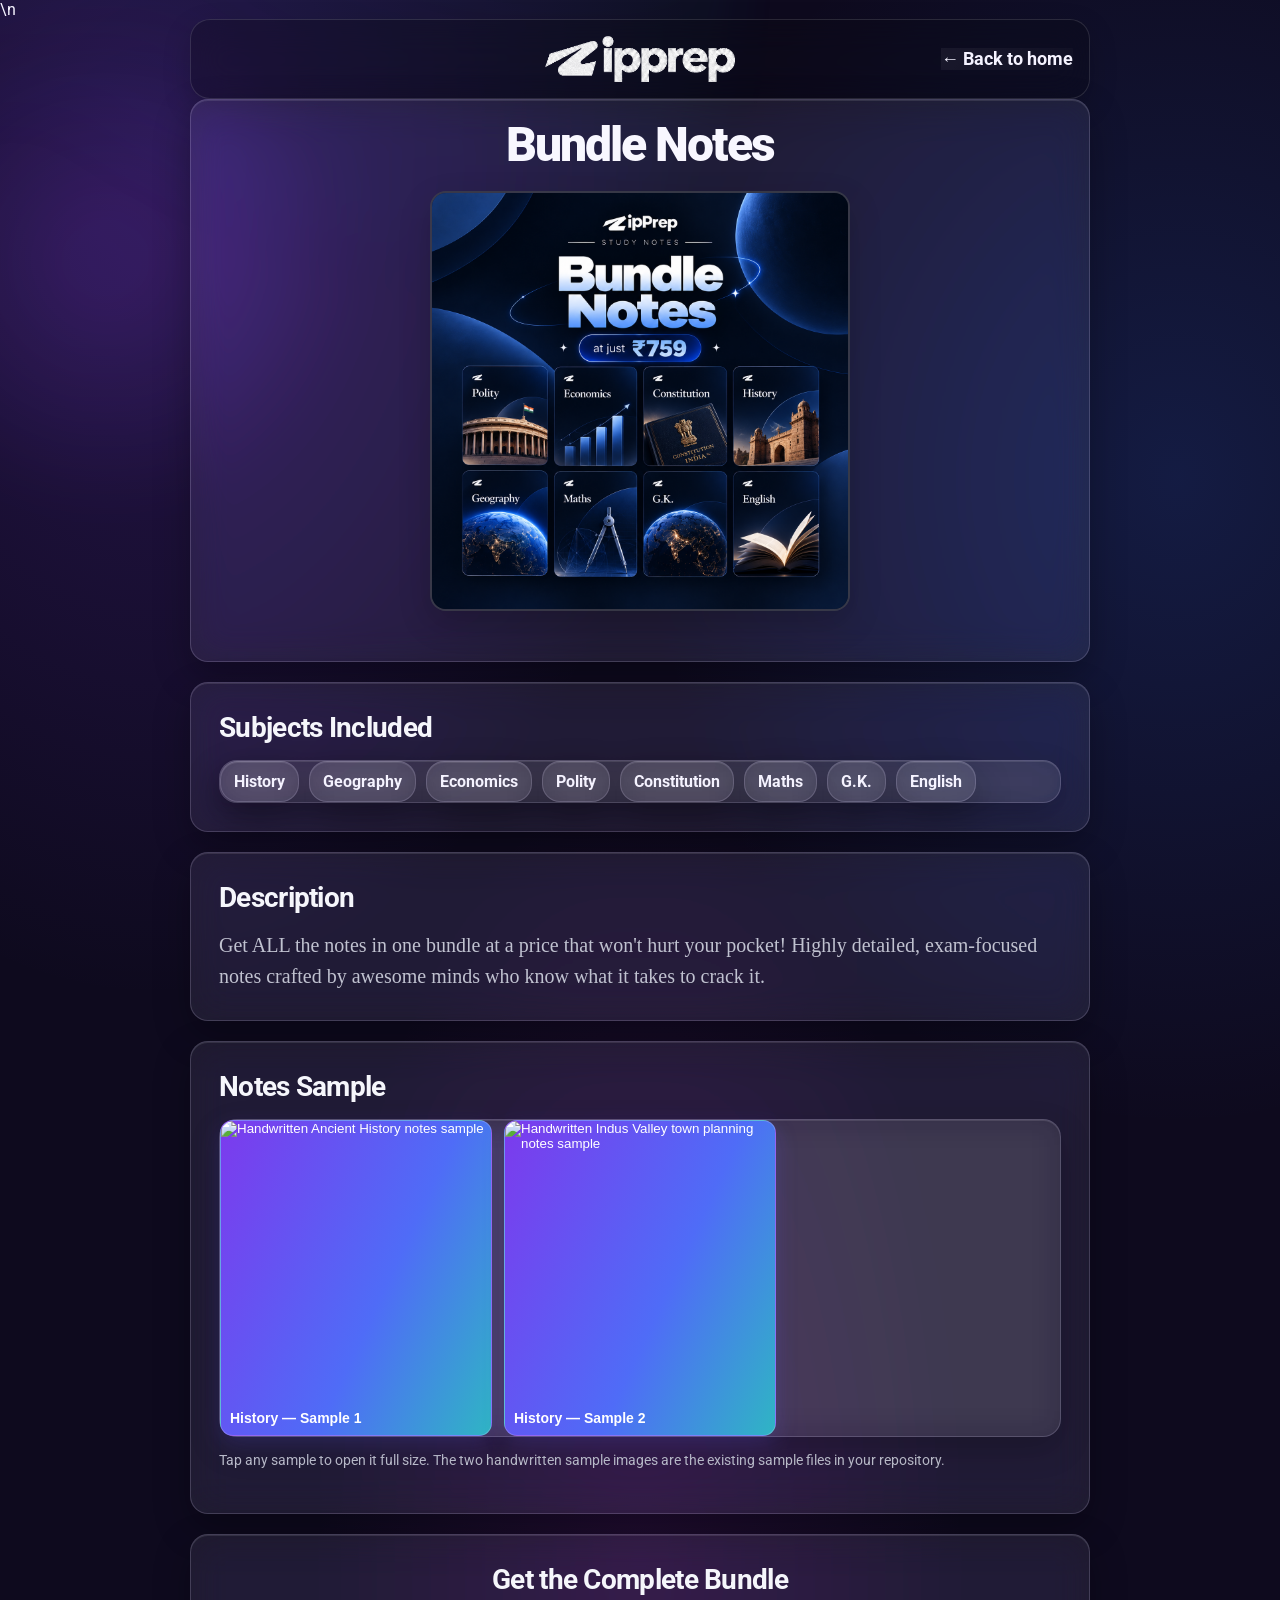
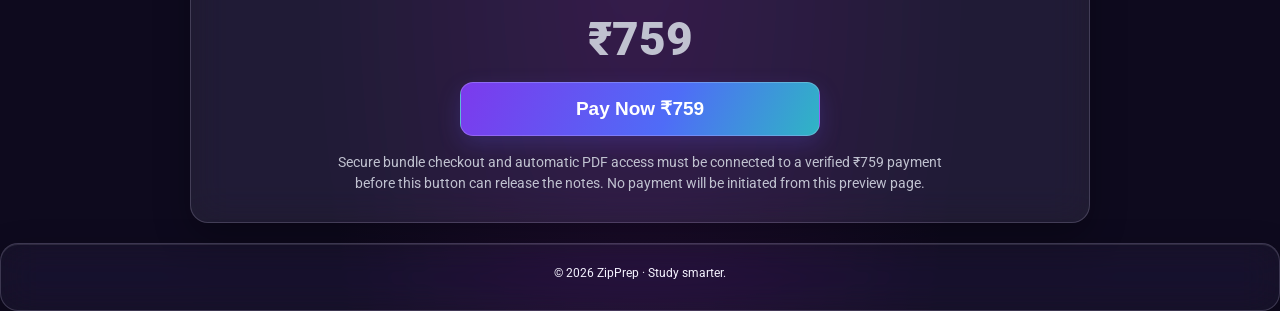
==== commit bbda8dd3: "Zipprep" ====
--- a/bundle-notes.html
+++ b/bundle-notes.html
@@ -9,18 +9,220 @@
 <link rel="preconnect" href="https://fonts.gstatic.com" crossorigin>
 <link href="https://fonts.googleapis.com/css2?family=Roboto:wght@400;500;600;700;800;900&display=swap" rel="stylesheet">
 <style>
-:root{--blue:#2563ff;--blue-dark:#0b3ea8;--blue-light:#8eb7ff;--muted:#aab6cc;--line:rgba(190,208,255,.18)}
-*{box-sizing:border-box}html{scroll-behavior:smooth;color-scheme:dark}body{margin:0;color:#f4f6fb;font-family:Roboto,Arial,sans-serif;background:#171a21;background-image:radial-gradient(ellipse at 15% 8%,rgba(42,91,210,.22),transparent 36%),radial-gradient(ellipse at 85% 30%,rgba(39,81,184,.15),transparent 34%),linear-gradient(145deg,#171a21 0%,#20232b 52%,#15171d 100%);overflow-x:hidden;min-height:100vh}body:before{content:"";position:fixed;z-index:-1;top:-160px;left:50%;transform:translateX(-50%);width:min(1100px,140vw);height:900px;background:radial-gradient(ellipse at 50% 22%,rgba(49,103,255,.22),transparent 65%);filter:blur(36px);pointer-events:none}.wrap{width:min(100% - 32px,900px);margin:auto}.top{display:flex;align-items:center;justify-content:space-between;gap:14px;padding:14px 0 10px;background:transparent!important;border:0!important;outline:0!important;box-shadow:none!important;backdrop-filter:none!important;-webkit-backdrop-filter:none!important;border-radius:0!important}.brand{display:flex;align-items:center;justify-content:center;background:transparent!important;border:0!important;outline:0!important;box-shadow:none!important;padding:0!important;border-radius:0!important}.brand img{display:block;width:116px;height:70px;object-fit:contain;background:transparent!important;border:0!important;outline:0!important;box-shadow:none!important;filter:none!important;opacity:1!important}.back{font-weight:700;color:#f2f6ff;text-decoration:none;font-size:clamp(14px,3.8vw,18px);background:transparent!important;border:0!important;box-shadow:none!important}.hero{text-align:center;padding:8px 0 24px}.hero h1{font-size:clamp(30px,7vw,48px);letter-spacing:-.04em;margin:8px 0 18px;font-weight:900;color:#f5f7ff}.cover{display:block;width:min(100%,420px);margin:0 auto 26px;border-radius:20px;box-shadow:0 18px 42px rgba(0,0,0,.36),0 0 0 1px rgba(160,190,255,.16);border:1px solid rgba(190,208,255,.18)}.panel{background:linear-gradient(135deg,rgba(255,255,255,.075),rgba(255,255,255,.025) 48%,rgba(65,105,220,.06));border:1px solid rgba(210,224,255,.18);border-radius:24px;padding:22px;margin:20px auto;box-shadow:0 18px 40px rgba(0,0,0,.24),inset 0 1px 0 rgba(255,255,255,.12);backdrop-filter:blur(22px) saturate(140%);-webkit-backdrop-filter:blur(22px) saturate(140%)}.panel h2{font-size:clamp(22px,5vw,28px);margin:0 0 16px;letter-spacing:-.025em;color:#f5f7ff}.subject-list{display:flex;flex-wrap:wrap;gap:10px}.subject-chip{border:1px solid rgba(190,208,255,.22);background:linear-gradient(135deg,rgba(255,255,255,.09),rgba(255,255,255,.035));border-radius:14px;padding:10px 13px;font-weight:700;color:#e5edff;box-shadow:inset 0 1px 0 rgba(255,255,255,.08)}.description{font:clamp(17px,4vw,20px)/1.55 Georgia,serif;color:#c4ccdc;margin:0}.sample-grid{display:grid;grid-template-columns:repeat(2,minmax(0,1fr));gap:12px}.sample-btn{display:block;border:1px solid rgba(210,224,255,.18);border-radius:14px;background:rgba(8,11,18,.55);color:#f4f6fb;padding:0;overflow:hidden;box-shadow:0 12px 28px rgba(0,0,0,.28);cursor:zoom-in;text-align:left}.sample-btn img{display:block;width:100%;height:230px;object-fit:cover;object-position:top}.sample-caption{display:block;padding:9px;font-size:14px;font-weight:700}.sample-hint{color:var(--muted);font-size:14px;line-height:1.4}.pay-panel{text-align:center}.price{font-size:clamp(32px,8vw,46px);font-weight:900;margin:0 0 16px;color:#9fc0ff}.pay-button{display:inline-flex;align-items:center;justify-content:center;width:min(100%,360px);min-height:54px;padding:14px 24px;background:linear-gradient(135deg,#3679ff,#1555e8);color:#fff;border:1px solid rgba(180,208,255,.5);border-radius:16px;box-shadow:0 10px 26px rgba(30,94,255,.28);font-size:19px;font-weight:800;cursor:pointer}.pay-button:disabled{opacity:.7;cursor:not-allowed}.pay-message{max-width:620px;margin:16px auto 0;color:#aab6cc;font-size:14px;line-height:1.5}.footer{text-align:center;padding:22px 0 30px;color:#aab6cc;font-size:12px}.modal{position:fixed;inset:0;z-index:1000;display:none;align-items:center;justify-content:center;padding:16px;background:rgba(3,6,13,.94)}.modal.open{display:flex}.modal img{max-width:100%;max-height:84vh;object-fit:contain;border-radius:8px;background:#0b0d12}.close{position:absolute;top:12px;right:14px;border:1px solid rgba(255,255,255,.2);border-radius:50%;width:44px;height:44px;font-size:28px;background:#171a21;color:#f4f6fb;cursor:pointer}.modal-caption{position:absolute;bottom:8px;left:12px;right:12px;text-align:center;color:#fff;font-size:14px}@media(min-width:650px){.sample-grid{grid-template-columns:repeat(3,minmax(0,1fr))}.sample-btn img{height:280px}.panel{padding:28px}.top{padding-top:20px}}
-
-/* ZipPrep logo/header fix: remove the unwanted rectangle while keeping the dark glass page theme. */
-header.top{background:transparent!important;background-color:transparent!important;border:0!important;outline:0!important;box-shadow:none!important;backdrop-filter:none!important;-webkit-backdrop-filter:none!important;border-radius:0!important}
-header.top .brand{display:flex!important;align-items:center!important;justify-content:center!important;flex:0 0 auto!important;background:transparent!important;background-color:transparent!important;border:0!important;outline:0!important;box-shadow:none!important;padding:0!important;border-radius:0!important}
-header.top .brand img{display:block!important;background:transparent!important;background-color:transparent!important;border:0!important;outline:0!important;box-shadow:none!important;object-fit:contain!important;mix-blend-mode:normal!important;filter:none!important;opacity:1!important}
-header.top .back{background:transparent!important;border:0!important;box-shadow:none!important}
+:root{--blue:#087fe8;--blue-dark:#07569b;--blue-light:#eaf4ff;--muted:#526174;--line:#b9cfe2}
+*{box-sizing:border-box}html{scroll-behavior:smooth}body{margin:0;color:#090909;font-family:Roboto,Arial,sans-serif;background-color:#f8fbff;background-image:radial-gradient(#a9c9e7 1px,transparent 1px);background-size:22px 22px;overflow-x:hidden}body:before{content:"";position:absolute;z-index:-1;top:60px;left:50%;transform:translateX(-50%);width:min(1000px,120vw);height:700px;background:radial-gradient(ellipse at 50% 15%,rgba(8,127,232,.15),transparent 70%);filter:blur(18px);pointer-events:none}.wrap{width:min(100% - 32px,900px);margin:auto}.top{display:flex;align-items:center;justify-content:space-between;gap:14px;padding:14px 0 10px}.brand img{display:block;width:92px;height:70px;object-fit:contain}.back{font-weight:700;color:var(--blue-dark);text-decoration:none;font-size:clamp(14px,3.8vw,18px)}.hero{text-align:center;padding:8px 0 24px}.hero h1{font-size:clamp(30px,7vw,48px);letter-spacing:-.04em;margin:8px 0 18px;font-weight:900}.cover{display:block;width:min(100%,420px);margin:0 auto 26px;border-radius:16px;box-shadow:0 6px 0 #111;border:2px solid #111}.panel{background:#fff;border:2px solid #111;border-radius:20px;padding:22px;margin:20px auto;box-shadow:5px 6px 0 #111}.panel h2{font-size:clamp(22px,5vw,28px);margin:0 0 16px;letter-spacing:-.025em}.subject-list{display:flex;flex-wrap:wrap;gap:10px}.subject-chip{border:1.5px solid #9ebbd5;background:#f8fbff;border-radius:12px;padding:10px 13px;font-weight:700;color:#173b5b}.description{font:clamp(17px,4vw,20px)/1.55 Georgia,serif;color:#334155;margin:0}.sample-grid{display:grid;grid-template-columns:repeat(2,minmax(0,1fr));gap:12px}.sample-btn{display:block;border:2px solid #111;border-radius:12px;background:#fff;padding:0;overflow:hidden;box-shadow:3px 4px 0 #111;cursor:zoom-in;text-align:left}.sample-btn img{display:block;width:100%;height:230px;object-fit:cover;object-position:top}.sample-caption{display:block;padding:9px;font-size:14px;font-weight:700}.sample-hint{color:var(--muted);font-size:14px;line-height:1.4}.pay-panel{text-align:center}.price{font-size:clamp(32px,8vw,46px);font-weight:900;margin:0 0 16px;color:#0a2b68}.pay-button{display:inline-flex;align-items:center;justify-content:center;width:min(100%,360px);min-height:54px;padding:14px 24px;background:var(--blue);color:#fff;border:2px solid #07569b;border-radius:14px;box-shadow:0 5px 0 #07569b;font-size:19px;font-weight:800;cursor:pointer}.pay-button:disabled{opacity:.7;cursor:not-allowed}.pay-message{max-width:620px;margin:16px auto 0;color:#526174;font-size:14px;line-height:1.5}.footer{text-align:center;padding:22px 0 30px;color:#526174;font-size:12px}.modal{position:fixed;inset:0;z-index:1000;display:none;align-items:center;justify-content:center;padding:16px;background:rgba(8,20,38,.93)}.modal.open{display:flex}.modal img{max-width:100%;max-height:84vh;object-fit:contain;border-radius:8px;background:#fff}.close{position:absolute;top:12px;right:14px;border:0;border-radius:50%;width:44px;height:44px;font-size:28px;background:white;color:#111;cursor:pointer}.modal-caption{position:absolute;bottom:8px;left:12px;right:12px;text-align:center;color:#fff;font-size:14px}@media(min-width:650px){.sample-grid{grid-template-columns:repeat(3,minmax(0,1fr))}.sample-btn img{height:280px}.panel{padding:28px}.top{padding-top:20px}}
+
+.top{display:grid!important;grid-template-columns:1fr auto 1fr!important;align-items:center!important;background:rgba(11,12,21,.38)!important;border:1px solid rgba(255,255,255,.12)!important;border-radius:20px!important;padding:12px 16px!important;backdrop-filter:blur(18px)}
+.zipprep-brand{grid-column:2!important;justify-self:center!important;display:flex!important;align-items:center!important;justify-content:center!important}
+.zipprep-logo{display:block!important;width:min(190px,44vw)!important;height:54px!important;object-fit:contain!important}
+.back{grid-column:3!important;justify-self:end!important;color:#f5f6fc!important}
+
+/* ZipPrep dark editorial gradient theme — theme-only overrides. Original fonts, content, images and scripts are retained. */
+:root{--blue:#65d8ff;--blue-dark:#57b6d9;--blue-light:rgba(101,216,255,.13);--navy:#090a12;--paper:rgba(20,22,34,.72);--muted:#b7b9c8;--line:rgba(255,255,255,.12);--ink:#f4f5fb}
+html{background:#080911}
+body{color:#f5f6fc!important;background-color:#080911!important;background-image:radial-gradient(ellipse at 2% 0%,rgba(255,160,145,.48),transparent 26%),radial-gradient(ellipse at 98% 0%,rgba(0,210,205,.42),transparent 26%),radial-gradient(ellipse at 78% 35%,rgba(92,54,180,.20),transparent 30%),radial-gradient(ellipse at 10% 82%,rgba(0,154,176,.25),transparent 27%),linear-gradient(180deg,#0b0b14 0%,#080911 38%,#0a0b14 100%)!important;background-attachment:fixed!important}
+body::before{background:radial-gradient(ellipse at 0% 0%,rgba(255,151,142,.18),transparent 52%),radial-gradient(ellipse at 100% 0%,rgba(0,218,209,.18),transparent 50%),radial-gradient(ellipse at 70% 55%,rgba(117,63,190,.10),transparent 60%)!important;filter:blur(28px)!important}
+.wrap{position:relative}
+.top-row,.nav,.panel,.card,.subject,.review-form,.review-card,.step,.hero-copy,.sample-card,.paper,.toggle-row,.toggle,.cover,.subject-chip,.sample-btn,.sample-open,.review-form input,.review-form select,.review-form textarea{background-color:rgba(21,23,36,.76)!important;color:#f4f5fb!important;border-color:rgba(255,255,255,.14)!important;box-shadow:0 12px 32px rgba(0,0,0,.20),inset 0 1px 0 rgba(255,255,255,.035)!important}
+.nav{backdrop-filter:blur(18px);border-radius:18px!important}
+.nav a,.back,.crumb,.subject-label,.panel h2,.card h2,.step h3,.review-form label,.review-card h3,.title,.hero h1,.section h2,.sample h2{color:#f6f7fc!important}
+.hero p,.intro,.description,.disclaimer,.sample-hint,.review-card p,.review-form small,.note,.step p,.panel p,.card p,.foot p{color:#c0c2d0!important}
+.btn,.pay-button,.review-submit,.sample-button{background:linear-gradient(110deg,#0ea5e9,#6864e8)!important;color:#fff!important;border-color:rgba(255,255,255,.20)!important;box-shadow:0 5px 0 rgba(16,111,170,.52),0 0 26px rgba(34,170,225,.13)!important}
+.btn:not(.primary){background:rgba(255,255,255,.06)!important;color:#f5f6fc!important;border-color:rgba(255,255,255,.22)!important}
+.subject-chip,.toggle{background:rgba(255,255,255,.055)!important;color:#f5f6fc!important}
+.toggle[aria-expanded="true"],.toggle.active{background:linear-gradient(110deg,#0ea5e9,#6864e8)!important;color:#fff!important}
+input,select,textarea{color:#f4f5fb!important;background:rgba(8,10,18,.82)!important;border-color:rgba(255,255,255,.18)!important}
+input::placeholder,textarea::placeholder{color:#9a9dae!important}
+.foot,.contact{background:linear-gradient(120deg,rgba(11,115,142,.82),rgba(47,32,83,.90),rgba(104,47,70,.84))!important;color:#f6f7fc!important;border-color:rgba(255,255,255,.12)!important}
+.foot a,.contact a{color:#9cecff!important}
+.footer{color:#aeb1c2!important}
+.review-stars{color:#70dcff!important}
+.subject img,.cover img,.sample-thumb,.sample-btn img{border-color:rgba(255,255,255,.12)!important}
+.toplink{background:linear-gradient(135deg,#0ea5e9,#6864e8)!important;color:white!important;box-shadow:0 0 24px rgba(25,160,224,.28)!important}
+::selection{background:rgba(73,185,233,.35);color:white}
+@media(prefers-reduced-motion:reduce){html{scroll-behavior:auto}}
+
+</style>
+<style id="zipprep-ps11-theme">
+
+/* ZipPrep PS11-inspired dark UI theme. Visual-only overrides: original fonts, cover art, review text, content structure and scripts remain intact. */
+:root{--blue:#3478ff;--blue-dark:#1f58d8;--blue-light:rgba(52,120,255,.15);--navy:#10131b;--paper:#11141b;--muted:#b5bac7;--line:rgba(255,255,255,.12);--ink:#f4f6fb}
+html{background:#292929!important;color-scheme:dark}
+body{background-color:#292929!important;background-image:radial-gradient(ellipse at 12% 32%,rgba(27,83,210,.18),transparent 33%),radial-gradient(ellipse at 86% 68%,rgba(20,70,180,.14),transparent 32%),linear-gradient(135deg,#2b2b2b 0%,#242424 48%,#2c2c2c 100%)!important;color:#f4f6fb!important;background-attachment:fixed!important}
+body::before{background:radial-gradient(ellipse at 15% 15%,rgba(30,94,255,.22),transparent 55%),radial-gradient(ellipse at 90% 70%,rgba(31,91,232,.14),transparent 52%)!important;filter:blur(30px)!important;opacity:.9}
+.wrap{position:relative}
+/* dark glass header / navigation */
+.top-row{display:flex!important;justify-content:center!important;align-items:center!important;min-height:112px!important;padding:12px 8px!important;background:transparent!important;border:0!important;border-radius:0!important;box-shadow:none!important;overflow:visible!important}
+.top-row .brand{display:flex!important;justify-content:center!important;align-items:center!important;width:100%!important;min-height:72px!important}
+.top-row .brand img{width:min(205px,52vw)!important;height:82px!important;object-fit:contain!important;object-position:center!important}
+.header-mascot{display:none!important}
+.nav{background:rgba(10,12,18,.72)!important;border:1px solid rgba(255,255,255,.13)!important;border-radius:17px!important;box-shadow:0 12px 30px rgba(0,0,0,.22),inset 0 1px 0 rgba(255,255,255,.04)!important;backdrop-filter:blur(18px)}
+.nav a,.back,.crumb{color:#e7eaf3!important}
+.nav a:hover,.back:hover{color:#76a6ff!important}
+/* Text colours change; typography and sizing stay controlled by original CSS. */
+.hero h1,.section h2,.contact h2,.panel h2,.title,.sample h2,.review-card h3,.step h3{color:#f5f6fb!important}
+.hero p,.intro,.step p,.contact p,.review-card p,.review-swipe-hint,.description,.sample-hint,.pay-hint,.foot p{color:#c4c8d3!important}
+/* Dark cards, glass surfaces and panels */
+.subject,.step,.review-card,.panel,.card,.sample-card,.paper,.toggle-row,.review-form,.review-form input,.review-form select,.review-form textarea,.subject-chip,.sample-btn,.sample-open,.pay-inner,.pay,.toggle{background:rgba(12,14,20,.88)!important;color:#f4f6fb!important;border-color:rgba(255,255,255,.12)!important;box-shadow:0 12px 26px rgba(0,0,0,.20),inset 0 1px 0 rgba(255,255,255,.035)!important}
+.subject{border-radius:16px!important}
+.subject::before{border-color:rgba(255,255,255,.12)!important}
+.subject-label{color:#f5f6fb!important}
+.cover.image-cover{background:#090b10!important;border-color:rgba(255,255,255,.13)!important;box-shadow:0 8px 18px rgba(0,0,0,.28)!important}
+/* Important: existing cover image files are not filtered or altered. */
+.btn,.pay-button,.review-submit,.sample-button,.primary,.toplink{background:linear-gradient(135deg,#3478ff 0%,#1d5be9 52%,#4a83ff 100%)!important;color:#fff!important;border:1px solid rgba(130,170,255,.65)!important;box-shadow:0 6px 20px rgba(34,94,255,.22)!important}
+.btn:not(.primary){background:rgba(9,11,17,.72)!important;color:#f3f5fb!important;border-color:rgba(255,255,255,.18)!important;box-shadow:0 8px 20px rgba(0,0,0,.16)!important}
+.toggle[aria-expanded="true"],.toggle.active,.subject-chip.active{background:linear-gradient(135deg,#3478ff,#1d5be9)!important;color:#fff!important}
+input,select,textarea{color:#f4f6fb!important;background:#0b0d13!important;border-color:rgba(255,255,255,.16)!important}
+input::placeholder,textarea::placeholder{color:#8f96a8!important}
+.contact,.foot{background:linear-gradient(135deg,#171b26 0%,#11151e 100%)!important;color:#f4f6fb!important;border-top-color:rgba(255,255,255,.1)!important;border-bottom-color:rgba(255,255,255,.1)!important}
+.contact a,.foot a{color:#7ba7ff!important}
+.footer{background:#242424!important;color:#aeb3c1!important;border-top:1px solid rgba(255,255,255,.08)!important}
+.review-stars{color:#70a0ff!important}
+.sample-btn img,.sample-thumb,.subject img,.cover img{border-color:rgba(255,255,255,.12)!important}
+.modal,.image-modal{background:rgba(3,5,10,.96)!important}
+.toplink{border:0!important}
+::selection{background:rgba(52,120,255,.4);color:white}
+@media(max-width:420px){.top-row{min-height:98px!important;padding:5px 0!important}.top-row .brand img{width:min(180px,54vw)!important;height:72px!important}}
+
+</style>
+
+<style id="zipprep-ps11-final-fix">
+/* Final PS11-inspired visual correction: remove checkerboard/patterns, retain existing site content and typography. */
+html, body { background-color:#292929 !important; color-scheme:dark; }
+body { background-image: radial-gradient(ellipse 52% 34% at 8% 24%, rgba(24,73,190,.22) 0%, rgba(24,73,190,0) 100%), radial-gradient(ellipse 42% 32% at 92% 70%, rgba(15,55,160,.18) 0%, rgba(15,55,160,0) 100%), linear-gradient(135deg,#292929 0%,#202124 48%,#292929 100%) !important; background-size:100% 100%,100% 100%,100% 100% !important; background-repeat:no-repeat !important; background-attachment:fixed !important; }
+body::before { content:""; position:fixed !important; inset:0 !important; z-index:-1 !important; pointer-events:none !important; background:radial-gradient(ellipse at 12% 20%,rgba(37,99,235,.13),transparent 43%),radial-gradient(ellipse at 86% 74%,rgba(37,99,235,.10),transparent 40%) !important; filter:blur(22px) !important; opacity:1 !important; }
+.top-row { min-height:150px !important; display:flex !important; justify-content:center !important; align-items:center !important; padding:18px 8px 22px !important; background:transparent !important; border:0 !important; box-shadow:none !important; }
+.top-row .brand { width:100% !important; min-height:94px !important; display:flex !important; align-items:center !important; justify-content:center !important; }
+.top-row .brand img { display:block !important; width:min(245px,68vw) !important; height:auto !important; max-height:100px !important; object-fit:contain !important; object-position:center !important; }
+.nav { background:rgba(8,10,15,.78) !important; border:1px solid rgba(255,255,255,.13) !important; border-radius:20px !important; box-shadow:0 12px 30px rgba(0,0,0,.24),inset 0 1px 0 rgba(255,255,255,.035) !important; backdrop-filter:blur(18px); }
+.nav a,.back,.crumb { color:#f0f2f8 !important; }
+.subject,.step,.review-card,.panel,.card,.sample-card,.paper,.toggle-row,.review-form,.review-form input,.review-form select,.review-form textarea,.subject-chip,.sample-btn,.sample-open,.pay-inner,.pay,.toggle { background:rgba(7,9,14,.88) !important; color:#f2f4f9 !important; border-color:rgba(255,255,255,.12) !important; box-shadow:0 12px 26px rgba(0,0,0,.22),inset 0 1px 0 rgba(255,255,255,.035) !important; }
+.btn,.pay-button,.review-submit,.sample-button,.primary,.toplink { background:linear-gradient(135deg,#3478ff 0%,#1d5be9 55%,#4a83ff 100%) !important; color:#fff !important; border:1px solid rgba(130,170,255,.65) !important; box-shadow:0 6px 20px rgba(34,94,255,.22) !important; }
+.btn:not(.primary) { background:rgba(8,10,15,.82) !important; color:#f3f5fb !important; border-color:rgba(255,255,255,.18) !important; }
+.contact,.foot { background:linear-gradient(135deg,#171b26 0%,#11151e 100%) !important; color:#f4f6fb !important; border-color:rgba(255,255,255,.1) !important; }
+.footer { background:#242424 !important; color:#aeb3c1 !important; border-top:1px solid rgba(255,255,255,.08) !important; }
+@media(max-width:560px) { .top-row { min-height:132px !important; padding:12px 4px 18px !important; } .top-row .brand { min-height:88px !important; } .top-row .brand img { width:min(220px,70vw) !important; max-height:88px !important; } }
+</style>
+
+
+<style id="zipprep-glass-motion-refinement">
+/* Glassmorphism + animated blue aura. Visual-only refinement; content and scripts stay unchanged. */
+:root { --zp-electric:#3478ff; --zp-glass:rgba(9,12,20,.48); }
+html, body { background:#202124 !important; }
+body { position:relative; isolation:isolate; background-image:linear-gradient(135deg,#25262a 0%,#1c1d21 52%,#25262a 100%) !important; background-attachment:fixed !important; }
+/* A slow, soft blue gradient orb rotates behind the page without moving the content. */
+body::before { content:"" !important; position:fixed !important; z-index:-1 !important; pointer-events:none !important; width:115vmax !important; height:115vmax !important; left:50% !important; top:48% !important; inset:auto !important; transform:translate(-50%,-50%); transform-origin:center; border-radius:50%; background:conic-gradient(from 0deg,transparent 0deg,rgba(39,91,255,.08) 42deg,rgba(34,100,255,.28) 82deg,rgba(20,54,140,.03) 132deg,transparent 170deg,rgba(46,100,255,.13) 235deg,transparent 300deg,rgba(44,104,255,.18) 340deg,transparent 360deg) !important; filter:blur(62px) !important; opacity:.78 !important; animation:zipprepAuraRotate 34s linear infinite !important; }
+@keyframes zipprepAuraRotate { from { transform:translate(-50%,-50%) rotate(0deg) scale(1); } to { transform:translate(-50%,-50%) rotate(360deg) scale(1.04); } }
+/* Keep the small wordmark at the very top, centered. */
+.top-row { min-height:86px !important; padding:6px 8px 10px !important; }
+.top-row .brand { min-height:58px !important; }
+.top-row .brand img { width:min(128px,34vw) !important; height:54px !important; max-height:54px !important; object-fit:contain !important; object-position:center !important; }
+/* Thin glass navigation: lower height, translucent surface, fine rim and blur. */
+.nav { min-height:0 !important; padding:8px 10px !important; gap:6px !important; border-radius:15px !important; background:rgba(7,10,17,.42) !important; border:1px solid rgba(255,255,255,.16) !important; box-shadow:0 10px 28px rgba(0,0,0,.22),inset 0 1px 0 rgba(255,255,255,.09),inset 0 -1px 0 rgba(67,119,255,.08) !important; -webkit-backdrop-filter:blur(22px) saturate(135%) !important; backdrop-filter:blur(22px) saturate(135%) !important; }
+.nav a { padding:3px 6px !important; font-size:clamp(12px,3.1vw,15px) !important; }
+/* Add glass depth to panels/cards while leaving all original images intact. */
+.subject,.step,.review-card,.panel,.card,.sample-card,.paper,.toggle-row,.review-form,.pay-inner,.pay,.toggle,.sample-open { background:rgba(8,11,18,.48) !important; border-color:rgba(255,255,255,.13) !important; box-shadow:0 12px 30px rgba(0,0,0,.22),inset 0 1px 0 rgba(255,255,255,.065) !important; -webkit-backdrop-filter:blur(14px) saturate(120%) !important; backdrop-filter:blur(14px) saturate(120%) !important; }
+.review-form input,.review-form select,.review-form textarea,.subject-chip,.sample-btn { background:rgba(8,11,18,.58) !important; border-color:rgba(255,255,255,.15) !important; }
+.btn,.pay-button,.review-submit,.sample-button,.primary,.toplink { box-shadow:0 5px 18px rgba(45,104,255,.24),inset 0 1px 0 rgba(255,255,255,.18) !important; }
+.bundle-banner { filter:drop-shadow(0 10px 24px rgba(0,0,0,.22)); }
+@media (max-width:560px) { .top-row { min-height:76px !important; height:76px !important; padding:4px 4px 8px !important; } .top-row .brand { min-height:52px !important; height:52px !important; } .top-row .brand img { width:min(170px,46vw) !important; height:54px !important; max-height:54px !important; } .nav { padding:7px 6px !important; border-radius:14px !important; } .nav a { padding:2px 4px !important; } }
+@media (prefers-reduced-motion:reduce) { body::before { animation:none !important; } }
+</style>
+
+
+<style id="zipprep-header-visibility-fix">
+/* Fix dark-theme headers: no white box, keep the white ZipPrep logo visible. */
+html,body{background-color:#202124!important;color-scheme:dark}
+header.head{background:transparent!important;background-color:transparent!important;border:0!important;border-radius:0!important;box-shadow:none!important;backdrop-filter:none!important;-webkit-backdrop-filter:none!important;padding-top:12px!important;padding-bottom:18px!important;min-height:92px!important}
+header.head .logo{display:block!important;width:min(126px,36vw)!important;height:68px!important;object-fit:contain!important;opacity:1!important;visibility:visible!important;filter:none!important}
+header.head .back,header.head .crumb{color:#f4f6fb!important}
+header.top{background:rgba(8,10,16,.28)!important;border:1px solid rgba(255,255,255,.12)!important;box-shadow:0 10px 28px rgba(0,0,0,.18)!important}
+header.top .zipprep-logo{visibility:visible!important;opacity:1!important;filter:none!important}
+header.wrap:not(.top):not(.head){background:transparent!important;border:0!important;box-shadow:none!important}
+header.wrap:not(.top):not(.head) .brand{background:transparent!important;padding:0!important}
+header.wrap:not(.top):not(.head) .brand img{display:block!important;width:min(126px,36vw)!important;height:60px!important;object-fit:contain!important;opacity:1!important;visibility:visible!important}
+@media(max-width:560px){header.head{min-height:82px!important;padding:8px 0 14px!important;margin-top:4px!important;margin-bottom:18px!important}header.head .logo{width:min(120px,34vw)!important;height:62px!important}}
+</style>
+
+
+<style id="zipprep-glass-depth-update">
+/* Stronger glassmorphism: visual-only enhancement; keep existing content, typography, cover images and scripts intact. */
+body::after{content:"";position:fixed;inset:0;z-index:-1;pointer-events:none;background:radial-gradient(ellipse at 12% 18%,rgba(72,123,255,.14),transparent 34%),radial-gradient(ellipse at 88% 38%,rgba(54,104,255,.12),transparent 31%),radial-gradient(ellipse at 48% 100%,rgba(48,92,210,.10),transparent 40%);opacity:.95;mix-blend-mode:screen}
+.nav, .toggle-row, .review-form, .review-card, .step, .panel, .sample-card, .pay, .pay-inner, .card, .subject, .subject-chip, .toggle, .sample-open{background:linear-gradient(135deg,rgba(255,255,255,.075),rgba(255,255,255,.025) 48%,rgba(65,105,220,.055))!important;border:1px solid rgba(210,224,255,.18)!important;box-shadow:0 16px 36px rgba(0,0,0,.24),inset 0 1px 0 rgba(255,255,255,.13),inset 0 -1px 0 rgba(100,143,255,.08)!important;-webkit-backdrop-filter:blur(22px) saturate(145%)!important;backdrop-filter:blur(22px) saturate(145%)!important}
+.nav{background:linear-gradient(135deg,rgba(24,30,47,.62),rgba(8,11,19,.46))!important;border-color:rgba(190,208,255,.22)!important;box-shadow:0 14px 34px rgba(0,0,0,.25),inset 0 1px 0 rgba(255,255,255,.16),inset 0 0 24px rgba(74,119,255,.045)!important}
+.btn:not(.primary),.back,.crumb{background:linear-gradient(135deg,rgba(255,255,255,.055),rgba(255,255,255,.015))!important}
+.btn:not(.primary){border-color:rgba(220,230,255,.2)!important;backdrop-filter:blur(16px)!important;-webkit-backdrop-filter:blur(16px)!important}
+.review-form input,.review-form select,.review-form textarea,input,select,textarea{background:rgba(5,8,15,.48)!important;border-color:rgba(207,221,255,.18)!important;box-shadow:inset 0 1px 0 rgba(255,255,255,.04)!important}
+.contact,.foot{background:linear-gradient(135deg,rgba(30,36,53,.76),rgba(9,12,20,.68))!important;backdrop-filter:blur(24px) saturate(140%)!important;-webkit-backdrop-filter:blur(24px) saturate(140%)!important}
+.subject:hover,.review-card:hover,.step:hover{border-color:rgba(117,157,255,.35)!important;box-shadow:0 18px 42px rgba(0,0,0,.3),inset 0 1px 0 rgba(255,255,255,.15)!important}
+@media(prefers-reduced-motion:reduce){body::before{animation:none!important}}
+</style>
+
+<style id="zipprep-claude-artifact-theme">
+/* Site-wide visual adaptation from the supplied Claude artifact. Content and behavior are preserved. */
+:root{--zp-text:#f5f3ff;--zp-muted:#cfcae3;--zp-border:rgba(221,214,254,.18)}
+html{background:#0e0a1e!important;color-scheme:dark;scroll-behavior:smooth}
+body{color:var(--zp-text)!important;background-color:#0e0a1e!important;background-image:radial-gradient(ellipse 52% 42% at 8% 12%,rgba(124,58,237,.25),transparent 72%),radial-gradient(ellipse 48% 42% at 92% 34%,rgba(47,107,234,.17),transparent 72%),radial-gradient(ellipse 50% 40% at 54% 100%,rgba(192,38,211,.13),transparent 75%),linear-gradient(155deg,#0e0a1e 0%,#100b23 48%,#0a0918 100%)!important;background-attachment:fixed!important;background-repeat:no-repeat!important;background-size:cover!important}
+body::before{content:"";position:fixed;inset:0;pointer-events:none;z-index:-1;background:radial-gradient(circle at 18% 22%,rgba(167,139,250,.09),transparent 34%),radial-gradient(circle at 82% 68%,rgba(47,181,196,.06),transparent 32%)}
+.wrap,.hero,.section,.intro,.top,.foot,.footer,.contact{background-color:transparent!important}
+.top-row,.top,.head{background:transparent!important;border-color:transparent!important;box-shadow:none!important}
+.nav{background:rgba(255,255,255,.065)!important;border:1px solid rgba(221,214,254,.2)!important;border-radius:18px!important;box-shadow:0 12px 32px rgba(0,0,0,.22),inset 0 1px 0 rgba(255,255,255,.15)!important;backdrop-filter:blur(18px) saturate(150%)!important;-webkit-backdrop-filter:blur(18px) saturate(150%)!important}
+.nav a,.back,.crumb,.toplink,.nl{color:#f5f3ff!important}
+.subject,.step,.review-card,.panel,.card,.sample-card,.paper,.toggle-row,.review-form,.review-form input,.review-form select,.review-form textarea,.subject-chip,.sample-btn,.sample-open,.pay-inner,.pay,.toggle,.selection,.options,.sample,.sample-grid,.subject-list{background:rgba(255,255,255,.065)!important;color:var(--zp-text)!important;border:1px solid var(--zp-border)!important;border-radius:18px!important;box-shadow:0 12px 32px rgba(0,0,0,.2),inset 0 1px 0 rgba(255,255,255,.11)!important;backdrop-filter:blur(16px) saturate(140%)!important;-webkit-backdrop-filter:blur(16px) saturate(140%)!important}
+.btn,.pay-button,.review-submit,.sample-button,.primary,.toplink{background:linear-gradient(135deg,#7c3aed 0%,#6d28d9 58%,#4f46e5 100%)!important;color:#fff!important;border:1px solid rgba(196,181,253,.48)!important;border-radius:14px!important;box-shadow:0 8px 24px rgba(109,40,217,.24)!important}
+.btn:not(.primary){background:rgba(255,255,255,.07)!important;color:#f5f3ff!important;border:1px solid rgba(221,214,254,.22)!important;box-shadow:inset 0 1px 0 rgba(255,255,255,.09)!important}
+button,.toggle,.sample-btn,.sample-open,.subject-chip,.nav a,.btn{transition:transform .22s ease,background .22s ease,border-color .22s ease,box-shadow .22s ease!important}
+.subject:hover,.card:hover,.sample-card:hover,.subject-chip:hover{transform:translateY(-3px);border-color:rgba(196,181,253,.38)!important;background:rgba(255,255,255,.10)!important}
+h1,h2,h3,h4,.title,.brand,.logo{color:#f5f3ff!important}
+p,.intro,.description,.crumb,.pay-hint,.sample-hint,.hint,.foot,.footer{color:#cfcae3!important}
+input,textarea,select{background:rgba(8,6,22,.72)!important;color:#f5f3ff!important;border:1px solid rgba(221,214,254,.22)!important;border-radius:12px!important}
+input::placeholder,textarea::placeholder{color:#a8a0c4!important}.review-stars{color:#c4b5fd!important}
+.sample-btn img,.sample-thumb,.subject img,.cover img{border-color:rgba(221,214,254,.18)!important}
+.modal,.image-modal{background:rgba(8,5,19,.96)!important;color:#f5f3ff!important}
+::selection{background:rgba(124,58,237,.42);color:#fff}
+@media(prefers-reduced-motion:reduce){*,*::before,*::after{scroll-behavior:auto!important;transition:none!important;animation:none!important}}
+</style>
+\n<style id="zipprep-claude-theme">
+:root{color-scheme:dark;--zp-bg:#0e0a1e;--zp-panel:rgba(255,255,255,.075);--zp-panel-hover:rgba(255,255,255,.12);--zp-border:rgba(226,218,255,.19);--zp-text:#f5f3ff;--zp-muted:#cfc9e4;--zp-purple:#a78bfa;--zp-blue:#5c8dff;--zp-teal:#2fb5c4;--zp-shadow:0 14px 36px rgba(0,0,0,.28)}
+html{background:var(--zp-bg)!important;scroll-behavior:smooth}
+body{background:radial-gradient(ellipse at 12% 8%,rgba(124,58,237,.22),transparent 34%),radial-gradient(ellipse at 92% 25%,rgba(47,107,234,.18),transparent 32%),radial-gradient(ellipse at 50% 82%,rgba(192,38,211,.10),transparent 36%),#0e0a1e!important;color:var(--zp-text)!important;font-family:Roboto,Arial,sans-serif!important;overflow-x:hidden}
+body:before{background:radial-gradient(ellipse at 18% 12%,rgba(167,139,250,.19),transparent 48%),radial-gradient(ellipse at 88% 28%,rgba(47,181,196,.12),transparent 44%)!important;filter:blur(28px)!important;pointer-events:none}
+.wrap{position:relative}
+header,.top-row,.nav,.panel,.step,.review-form,.subject,.cover.image-cover,.sample-card,.sample,.pay,.pay-inner,.pay-panel,.options,.selection,.subject-chip,.hero,.intro,.grid,.sample-grid,.history-samples,.contact,.footer,.foot{color:var(--zp-text)!important}
+.top-row,.nav,.panel,.step,.review-form,.sample-card,.sample,.pay,.pay-inner,.pay-panel,.options,.selection,.subject-chip,.hero,.intro,.contact,.footer,.foot{background:var(--zp-panel)!important;border:1px solid var(--zp-border)!important;border-radius:18px!important;box-shadow:var(--zp-shadow),inset 0 1px 0 rgba(255,255,255,.10)!important;backdrop-filter:blur(18px) saturate(145%)!important;-webkit-backdrop-filter:blur(18px) saturate(145%)!important}
+.top-row{background:transparent!important;border-color:transparent!important;box-shadow:none!important;backdrop-filter:none!important;-webkit-backdrop-filter:none!important}
+.nav{padding:10px 12px!important}
+.nav a,.back,.brand,.zipprep-brand,.zipprep-pyqs-brand{color:var(--zp-text)!important}
+.nav a:hover,.back:hover{color:#c4b5fd!important}
+h1,h2,h3,.hero h1,.section h2,#how-to-buy h2,#contact h2,.title{color:#f8f7ff!important}
+p,.description,.intro,.hint,.crumb,.pay-hint,.sample-hint,.pay-message,.label{color:var(--zp-muted)!important}
+.subject{background:rgba(255,255,255,.065)!important;border:1px solid rgba(226,218,255,.18)!important;border-radius:17px!important;box-shadow:0 12px 28px rgba(0,0,0,.25),inset 0 1px 0 rgba(255,255,255,.10)!important;color:var(--zp-text)!important}
+.subject::before{border-color:rgba(226,218,255,.18)!important}
+.cover.image-cover{border:1px solid rgba(226,218,255,.2)!important;border-radius:13px!important;box-shadow:0 8px 24px rgba(0,0,0,.25)!important}
+.subject-label{color:var(--zp-text)!important}
+.btn,.btn.primary,.btn.yellow,.pay-button,.sample-btn,.toggle,.actions a,.bundle-cta-wrap a{background:linear-gradient(115deg,#7c3aed,#4f6cf7 58%,#2fb5c4)!important;color:#fff!important;border:1px solid rgba(226,218,255,.25)!important;border-radius:13px!important;box-shadow:0 8px 22px rgba(92,83,220,.24)!important;text-decoration:none!important}
+.btn:hover,.pay-button:hover,.sample-btn:hover,.toggle:hover{transform:translateY(-2px);filter:brightness(1.08)}
+.num{background:rgba(167,139,250,.17)!important;color:#ddd6fe!important;border:1px solid rgba(196,181,253,.3)!important;box-shadow:none!important}
+.bundle-banner{border-radius:18px!important;box-shadow:0 18px 40px rgba(0,0,0,.35)!important}
+.review-form input,.review-form textarea,.review-form select,input,textarea,select{background:rgba(8,6,19,.7)!important;color:var(--zp-text)!important;border:1px solid var(--zp-border)!important;border-radius:11px!important}
+::placeholder{color:#aaa2c8!important;opacity:1}
+hr{border-color:var(--zp-border)!important}
+.footer,.foot{background:rgba(255,255,255,.035)!important;border-color:var(--zp-border)!important}
+.toplink{background:linear-gradient(120deg,#7c3aed,#4f6cf7)!important;color:#fff!important;box-shadow:0 8px 24px rgba(92,83,220,.3)!important}
+.modal,.image-modal{background:rgba(8,5,18,.92)!important;color:var(--zp-text)!important;backdrop-filter:blur(18px)!important}
+.card,.subject,.sample-card,.panel{transition:transform .25s ease,background .25s ease,border-color .25s ease,box-shadow .25s ease}
+.subject:hover,.sample-card:hover,.panel:hover{transform:translateY(-3px);background:rgba(255,255,255,.105)!important;border-color:rgba(196,181,253,.34)!important}
+@keyframes zpAura{0%,100%{opacity:.32;transform:scale(.94)}50%{opacity:.62;transform:scale(1.04)}}
+body:after{content:"";position:fixed;z-index:-1;pointer-events:none;left:-12vw;bottom:-20vh;width:55vw;height:55vw;max-width:520px;max-height:520px;border-radius:50%;background:radial-gradient(circle,rgba(124,58,237,.18),transparent 68%);filter:blur(22px);animation:zpAura 12s ease-in-out infinite}
+@media(max-width:600px){.nav{gap:3px!important;padding:8px 5px!important}.nav a{font-size:clamp(11px,3.2vw,14px)!important}.subject{padding:8px!important}.wrap{max-width:100%}}
+@media(prefers-reduced-motion:reduce){*,*:before,*:after{animation:none!important;scroll-behavior:auto!important;transition:none!important}}
+</style>
+<style id="zipprep-claude-font">
+@font-face{font-family:"Neue Freigeist";src:url("./1939f46af42e826eaa1c80b33242fcf8.otf") format("opentype");font-weight:900;font-style:normal;font-display:swap}
 </style>
 </head>
 <body>
-<header class="wrap top"><a class="brand" href="index.html" aria-label="ZipPrep home"><img src="./zipprep-logo-white.png" alt="ZipPrep logo"></a><a class="back" href="index.html">← Back to home</a></header>
+<header class="wrap top"><a class="brand zipprep-brand" href="index.html" aria-label="ZipPrep home"><img class="zipprep-logo" src="./zipprep-logo-white.png" alt="ZipPrep logo"></a><a class="back" href="index.html">← Back to home</a></header>
 <main class="wrap">
 <section class="hero"><h1>Bundle Notes</h1><img class="cover" src="./bundle-notes-cover.png" alt="ZipPrep Bundle Notes — at just ₹759"></section>
 <section class="panel" aria-labelledby="included-heading"><h2 id="included-heading">Subjects Included</h2><div class="subject-list"><span class="subject-chip">History</span><span class="subject-chip">Geography</span><span class="subject-chip">Economics</span><span class="subject-chip">Polity</span><span class="subject-chip">Constitution</span><span class="subject-chip">Maths</span><span class="subject-chip">G.K.</span><span class="subject-chip">English</span></div></section>
@@ -36,7 +238,7 @@
 function closeModal(){modal.classList.remove('open');modalImg.src='';document.body.style.overflow=''}
 document.querySelectorAll('.sample-btn').forEach(b=>b.addEventListener('click',()=>{modalImg.src=b.dataset.fullImage;modalImg.alt=b.dataset.caption;caption.textContent=b.dataset.caption;modal.classList.add('open');document.body.style.overflow='hidden'}));
 document.getElementById('close-modal').addEventListener('click',closeModal);modal.addEventListener('click',e=>{if(e.target===modal)closeModal()});document.addEventListener('keydown',e=>{if(e.key==='Escape')closeModal()});
-document.getElementById('pay-button').addEventListener('click',()=>{document.getElementById('pay-message').textContent='Bundle payment is not activated yet. The existing checkout is configured for individual notes, not the ₹759 bundle. Please contact WitWarp before paying; verified payment and secure bundle PDF delivery must be configured first.'});
+document.getElementById('pay-button').addEventListener('click',()=>{document.getElementById('pay-message').textContent='Bundle payment is not activated yet. The existing checkout is configured for individual notes, not the ₹759 bundle. Please contact ZipPrep before paying; verified payment and secure bundle PDF delivery must be configured first.'});
 </script>
 </body>
 </html>
